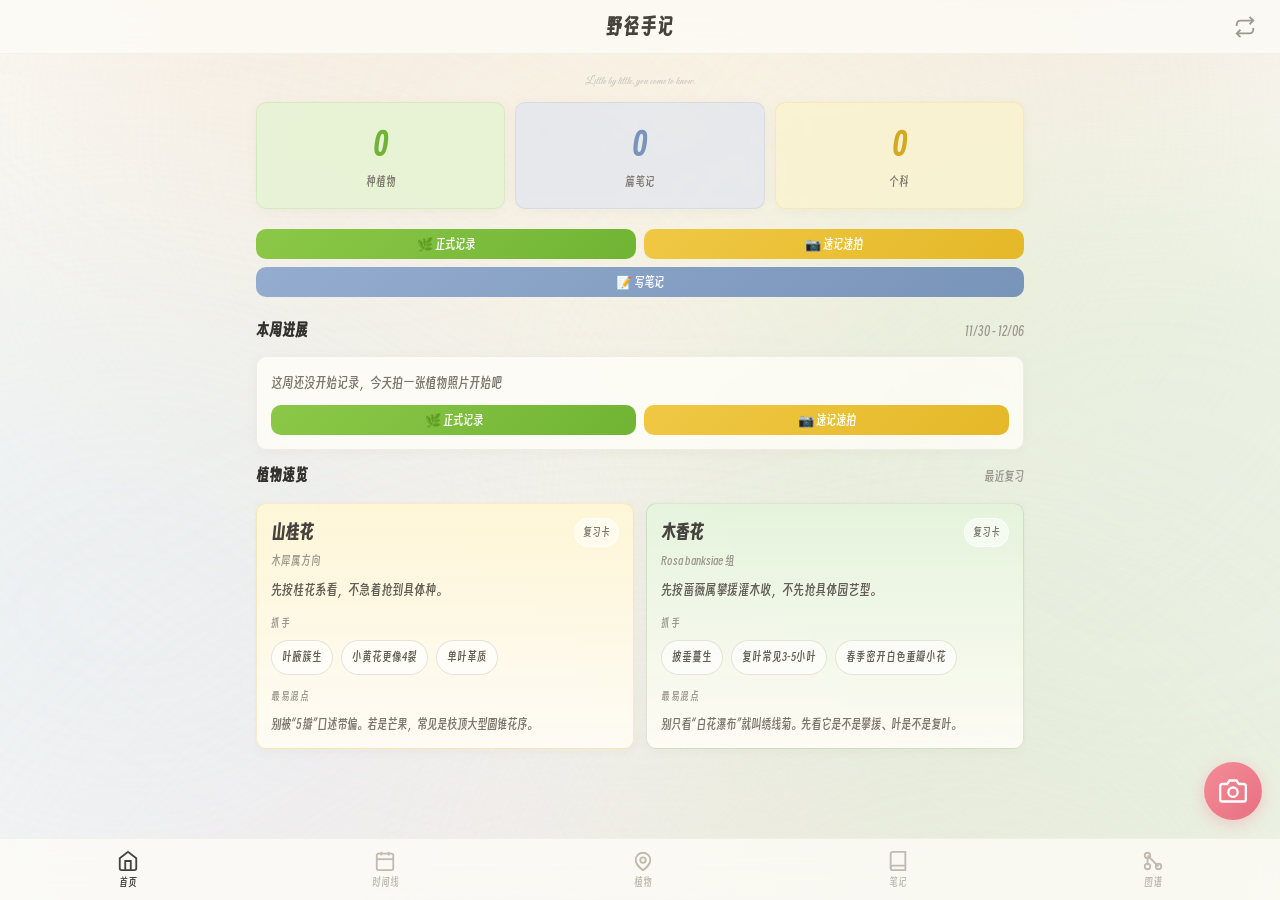
==== index.html @ 15e69d55 "add homepage plant quicklook cards" ====
<!DOCTYPE html>
<html lang="zh-CN">
<head>
  <meta charset="UTF-8">
  <meta name="viewport" content="width=device-width, initial-scale=1.0, maximum-scale=1.0, user-scalable=no, interactive-widget=resizes-content">
  <meta http-equiv="Cache-Control" content="no-cache, no-store, must-revalidate">
  <meta http-equiv="Pragma" content="no-cache">
  <meta http-equiv="Expires" content="0">
  <meta name="apple-mobile-web-app-capable" content="yes">
  <meta name="apple-mobile-web-app-status-bar-style" content="default">
  <title>野径手记</title>
  <script>
    // 自动检测新版本：即使 index.html 被缓存，也能发现更新并刷新
    (function() {
      var LOCAL_VER = 59;
      fetch('version.txt?_=' + Date.now()).then(function(r) {
        return r.text();
      }).then(function(v) {
        var remote = parseInt(v.trim());
        if (remote > LOCAL_VER) {
          // 防止缓存异常导致的循环刷新
          var reloadKey = 'plants_reloaded_to_' + remote;
          if (!sessionStorage.getItem(reloadKey)) {
            sessionStorage.setItem(reloadKey, '1');
            location.reload();
          }
        }
      }).catch(function() {});
    })();
  </script>
  <link rel="stylesheet" href="https://fonts.googleapis.com/css2?family=Great+Vibes&display=swap">
  <link rel="stylesheet" href="css/style.css?v=59">
</head>
<body>
  <!-- 顶部栏 -->
  <header class="top-bar">
    <h1 class="app-title">野径手记</h1>
    <button class="btn-icon" id="btn-sync" title="数据同步">
      <svg width="22" height="22" viewBox="0 0 24 24" fill="none" stroke="currentColor" stroke-width="2">
        <path d="M17 1l4 4-4 4"/><path d="M3 11V9a4 4 0 014-4h14"/>
        <path d="M7 23l-4-4 4-4"/><path d="M21 13v2a4 4 0 01-4 4H3"/>
      </svg>
    </button>
  </header>

  <!-- 主内容区 -->
  <main class="main-content" id="main-content">
    <!-- 各视图会通过JS动态渲染到这里 -->
  </main>

  <!-- 快速拍照浮动按钮 -->
  <button class="fab" id="btn-quick-photo" title="速记速拍">
    <svg width="28" height="28" viewBox="0 0 24 24" fill="none" stroke="currentColor" stroke-width="2">
      <path d="M23 19a2 2 0 01-2 2H3a2 2 0 01-2-2V8a2 2 0 012-2h4l2-3h6l2 3h4a2 2 0 012 2z"/>
      <circle cx="12" cy="13" r="4"/>
    </svg>
  </button>
  <input type="file" id="global-quick-camera" accept="image/*" capture="environment" style="display:none" onchange="Inbox.handleDirectCapture(this.files); this.value='';">

  <!-- 底部导航栏 -->
  <nav class="bottom-nav">
    <button class="nav-item active" data-view="home">
      <svg width="22" height="22" viewBox="0 0 24 24" fill="none" stroke="currentColor" stroke-width="2">
        <path d="M3 9l9-7 9 7v11a2 2 0 01-2 2H5a2 2 0 01-2-2z"/>
        <polyline points="9 22 9 12 15 12 15 22"/>
      </svg>
      <span>首页</span>
    </button>
    <button class="nav-item" data-view="timeline">
      <svg width="22" height="22" viewBox="0 0 24 24" fill="none" stroke="currentColor" stroke-width="2">
        <rect x="3" y="4" width="18" height="18" rx="2" ry="2"/><line x1="16" y1="2" x2="16" y2="6"/>
        <line x1="8" y1="2" x2="8" y2="6"/><line x1="3" y1="10" x2="21" y2="10"/>
      </svg>
      <span>时间线</span>
    </button>
    <button class="nav-item" data-view="plants">
      <svg width="22" height="22" viewBox="0 0 24 24" fill="none" stroke="currentColor" stroke-width="2">
        <path d="M12 22c-4-3-8-6-8-11a8 8 0 0116 0c0 5-4 8-8 11z"/>
        <circle cx="12" cy="11" r="3"/>
      </svg>
      <span>植物</span>
    </button>
    <button class="nav-item" data-view="knowledge">
      <svg width="22" height="22" viewBox="0 0 24 24" fill="none" stroke="currentColor" stroke-width="2">
        <path d="M4 19.5A2.5 2.5 0 016.5 17H20"/><path d="M6.5 2H20v20H6.5A2.5 2.5 0 014 19.5v-15A2.5 2.5 0 016.5 2z"/>
      </svg>
      <span>笔记</span>
    </button>
    <button class="nav-item" data-view="graph">
      <svg width="22" height="22" viewBox="0 0 24 24" fill="none" stroke="currentColor" stroke-width="2">
        <circle cx="6" cy="6" r="3"/><circle cx="6" cy="18" r="3"/><circle cx="18" cy="18" r="3"/>
        <line x1="6" y1="9" x2="6" y2="15"/><path d="M6 6l12 12"/>
      </svg>
      <span>图谱</span>
    </button>
  </nav>

  <!-- 模态框容器 -->
  <div class="modal-overlay" id="modal-overlay">
    <div class="modal" id="modal">
      <div class="modal-header">
        <h2 class="modal-title" id="modal-title"></h2>
        <button class="btn-icon modal-close" id="modal-close">
          <svg width="22" height="22" viewBox="0 0 24 24" fill="none" stroke="currentColor" stroke-width="2">
            <line x1="18" y1="6" x2="6" y2="18"/><line x1="6" y1="6" x2="18" y2="18"/>
          </svg>
        </button>
      </div>
      <div class="modal-body" id="modal-body"></div>
    </div>
  </div>

  <!-- JS 文件按依赖顺序加载 -->
  <script src="js/utils.js?v=59"></script>
  <script src="js/photodb.js?v=59"></script>
  <script src="js/storage.js?v=59"></script>
  <script src="js/sync.js?v=59"></script>
  <script src="js/recommend.js?v=59"></script>
  <script src="js/form.js?v=59"></script>
  <script src="js/inbox.js?v=59"></script>
  <script src="js/timeline.js?v=59"></script>
  <script src="js/cards.js?v=59"></script>
  <script src="js/knowledge.js?v=59"></script>
  <script src="js/graph.js?v=59"></script>
  <script src="js/chat.js?v=59"></script>
  <script src="js/app.js?v=59"></script>
</body>
</html>
---- css/style.css ----
/* ========== 字体加载 ========== */
@font-face {
  font-family: "Smiley Sans";
  src: url("../fonts/SmileySans-Oblique.ttf.woff2") format("woff2");
  font-weight: normal;
  font-style: normal;
  font-display: swap;
}

/* ========== 基础变量（水彩自然风） ========== */
:root {
  --green: #7ba862;
  --green-light: #f0f6e8;
  --green-bg: #f7faf2;
  --green-dark: #5a8a42;
  --blue: #8bb4c7;
  --blue-light: #edf5f9;
  --orange: #d4a373;
  --orange-light: #faf0e6;
  --yellow: #e0b85c;
  --yellow-light: #fdf6e3;
  --pink: #d4a0a0;
  --pink-light: #faf0ef;
  --gray-50: #fdfcf9;
  --gray-100: #f7f5f0;
  --gray-200: #eeebe4;
  --gray-300: #ddd9d0;
  --gray-400: #c0bab0;
  --gray-500: #9e9890;
  --gray-600: #7d776e;
  --gray-700: #635e56;
  --gray-800: #46433e;
  --gray-900: #33312d;
  --white: #fffef9;
  --shadow: 0 2px 12px rgba(120,100,80,0.05);
  --shadow-lg: 0 6px 24px rgba(120,100,80,0.08);
  --radius: 14px;
  --radius-sm: 10px;
  --nav-height: 62px;
  --top-bar-height: 54px;
  --fab-size: 58px;
  --app-vvh: 100dvh;
  --viewport-offset-top: 0px;
  --keyboard-inset: 0px;
  --safe-area-bottom-active: env(safe-area-inset-bottom, 0px);
  --chat-vvh: 100dvh;
  --chat-offset-top: 0px;
  --chat-bottom-gap: 0px;
  --chat-safe-bottom: env(safe-area-inset-bottom, 0px);
}

/* ========== 重置 ========== */
* { margin: 0; padding: 0; box-sizing: border-box; }
body {
  font-family: "Smiley Sans", "SmileySans-Oblique", -apple-system, BlinkMacSystemFont, "PingFang SC", "Hiragino Sans GB", "Microsoft YaHei", sans-serif;
  background: #fdfcf7;
  color: var(--gray-900);
  line-height: 1.7;
  overflow-x: hidden;
  -webkit-font-smoothing: antialiased;
}
/* 水彩底图 */
body::before {
  content: '';
  position: fixed;
  inset: 0;
  z-index: -1;
  pointer-events: none;
  background-image: url("data:image/svg+xml,%3Csvg xmlns='http://www.w3.org/2000/svg' width='800' height='1400'%3E%3Cdefs%3E%3Cfilter id='f' x='-50%25' y='-50%25' width='200%25' height='200%25'%3E%3CfeGaussianBlur stdDeviation='70'/%3E%3C/filter%3E%3Cfilter id='g' x='-50%25' y='-50%25' width='200%25' height='200%25'%3E%3CfeGaussianBlur stdDeviation='100'/%3E%3C/filter%3E%3C/defs%3E%3Crect fill='%23fdfcf7' width='800' height='1400'/%3E%3Cellipse cx='80' cy='60' rx='320' ry='260' fill='%23c8dec4' opacity='0.5' filter='url(%23f)'/%3E%3Cellipse cx='700' cy='200' rx='300' ry='240' fill='%23e8ccd4' opacity='0.45' filter='url(%23f)'/%3E%3Cellipse cx='400' cy='500' rx='380' ry='280' fill='%23f0deb8' opacity='0.3' filter='url(%23g)'/%3E%3Cellipse cx='80' cy='800' rx='320' ry='250' fill='%23c8d8ec' opacity='0.3' filter='url(%23g)'/%3E%3Cellipse cx='720' cy='750' rx='300' ry='250' fill='%23c8e0c4' opacity='0.35' filter='url(%23f)'/%3E%3Cellipse cx='400' cy='1100' rx='350' ry='250' fill='%23e4ccd0' opacity='0.3' filter='url(%23g)'/%3E%3Cellipse cx='200' cy='350' rx='200' ry='160' fill='%23f4dcd8' opacity='0.25' filter='url(%23f)'/%3E%3Cellipse cx='600' cy='1000' rx='250' ry='200' fill='%23dce8c8' opacity='0.3' filter='url(%23f)'/%3E%3C/svg%3E");
  background-size: cover;
  background-position: center;
  background-repeat: no-repeat;
}

/* ========== 顶部栏 ========== */
.top-bar {
  position: fixed;
  top: 0;
  left: 0;
  right: 0;
  height: var(--top-bar-height);
  background: rgba(253,252,247,0.8);
  backdrop-filter: blur(12px);
  -webkit-backdrop-filter: blur(12px);
  display: flex;
  align-items: center;
  justify-content: space-between;
  padding: 0 18px;
  border-bottom: 1px solid rgba(221,217,208,0.3);
  z-index: 100;
}
.app-title {
  font-size: 20px;
  font-weight: 700;
  color: var(--gray-800);
  letter-spacing: 1px;
}
@media (min-width: 768px) {
  .top-bar {
    justify-content: center;
  }
  .top-bar #btn-sync {
    position: absolute;
    right: 18px;
  }
}

/* ========== 主内容 ========== */
.main-content {
  padding-top: calc(var(--top-bar-height) + 14px);
  padding-bottom: calc(var(--nav-height) + 28px + var(--safe-area-bottom-active));
  padding-left: 16px;
  padding-right: 16px;
  min-height: var(--app-vvh);
}

/* ========== 底部导航 ========== */
.bottom-nav {
  position: fixed;
  bottom: 0;
  left: 0;
  right: 0;
  height: var(--nav-height);
  background: rgba(253,252,247,0.8);
  backdrop-filter: blur(12px);
  -webkit-backdrop-filter: blur(12px);
  display: flex;
  align-items: center;
  justify-content: space-around;
  border-top: 1px solid rgba(221,217,208,0.3);
  z-index: 100;
  padding-bottom: var(--safe-area-bottom-active);
}
.nav-item {
  display: flex;
  flex-direction: column;
  align-items: center;
  gap: 3px;
  background: none;
  border: none;
  color: var(--gray-400);
  font-size: 11px;
  cursor: pointer;
  padding: 6px 12px;
  transition: color 0.2s;
  font-family: inherit;
}
.nav-item.active { color: var(--gray-800); }
.nav-item svg { transition: color 0.2s; }

/* ========== 浮动按钮 ========== */
.fab {
  position: fixed;
  bottom: calc(var(--nav-height) + 18px + var(--safe-area-bottom-active));
  right: 18px;
  width: var(--fab-size);
  height: var(--fab-size);
  border-radius: 50%;
  background: linear-gradient(135deg, #f48c98, #e87080);
  color: #fff;
  border: none;
  cursor: pointer;
  box-shadow: 0 4px 16px rgba(244,140,152,0.4);
  display: flex;
  align-items: center;
  justify-content: center;
  z-index: 90;
  transition: transform 0.2s, box-shadow 0.2s;
}
.fab:active { transform: scale(0.92); }

/* ========== 模态框 ========== */
.modal-overlay {
  display: none;
  position: fixed;
  inset: 0;
  background: rgba(45,42,38,0.35);
  z-index: 200;
  align-items: flex-end;
  justify-content: center;
  backdrop-filter: blur(2px);
  padding-top: var(--viewport-offset-top);
  padding-bottom: var(--keyboard-inset);
}
.modal-overlay.show {
  display: flex;
}
.modal-overlay.chat-mode {
  align-items: center;
  padding: 8px;
}
.modal {
  background: var(--white);
  width: 100%;
  max-width: 600px;
  max-height: calc(var(--app-vvh) - 12px);
  border-radius: 18px 18px 0 0;
  overflow: hidden;
  display: flex;
  flex-direction: column;
  animation: slideUp 0.3s ease;
}
.modal-header {
  flex-shrink: 0;
}
.modal-body {
  padding: 18px;
  overflow-y: auto;
  -webkit-overflow-scrolling: touch;
  min-height: 0;
}
.modal-overlay.chat-mode .modal {
  width: min(100%, 720px);
  height: calc(var(--chat-vvh) - 16px);
  max-height: none;
  margin: 8px auto;
  border-radius: 22px;
  display: flex;
  flex-direction: column;
  overflow: hidden;
}
.modal-overlay.chat-mode .modal-header {
  flex-shrink: 0;
}
.modal-overlay.chat-mode .modal-body {
  padding: 0;
  overflow: hidden;
  flex: 1;
  min-height: 0;
  display: flex;
  flex-direction: column;
}
@keyframes slideUp {
  from { transform: translateY(100%); }
  to { transform: translateY(0); }
}
.modal-header {
  display: flex;
  align-items: center;
  justify-content: space-between;
  padding: 18px;
  border-bottom: 1px solid var(--gray-200);
  position: sticky;
  top: 0;
  background: var(--white);
  z-index: 1;
}
.modal-title {
  font-size: 18px;
  font-weight: 600;
}

/* ========== 通用按钮 ========== */
.btn-icon {
  background: none;
  border: none;
  color: var(--gray-500);
  cursor: pointer;
  padding: 6px;
  border-radius: 8px;
  display: flex;
  align-items: center;
  justify-content: center;
}
.btn-icon:active { background: var(--gray-100); }

.btn {
  display: inline-flex;
  align-items: center;
  justify-content: center;
  gap: 6px;
  padding: 10px 22px;
  border-radius: var(--radius-sm);
  border: none;
  font-size: 15px;
  font-weight: 500;
  cursor: pointer;
  transition: all 0.2s;
  font-family: inherit;
}
.btn-primary {
  background: linear-gradient(135deg, #8cc848, #70b434);
  color: #fff;
}
.btn-primary:active { opacity: 0.85; }
.btn-blue {
  background: linear-gradient(135deg, #94acd0, #7894b8);
  color: #fff;
}
.btn-blue:active { opacity: 0.85; }
.btn-orange {
  background: linear-gradient(135deg, #f0c844, #e4b828);
  color: #fff;
}
.btn-orange:active { opacity: 0.85; }
.btn-secondary {
  background: var(--gray-100);
  color: var(--gray-700);
  border: 1px solid var(--gray-200);
}
.btn-secondary:active { background: var(--gray-200); }
.btn-danger {
  background: var(--pink-light);
  color: #a0524a;
}
.btn-danger:active { opacity: 0.85; }
.btn-block { width: 100%; }
.btn-sm { padding: 7px 16px; font-size: 13px; }

/* ========== 表单 ========== */
.form-group {
  margin-bottom: 18px;
}
.form-label {
  display: block;
  font-size: 14px;
  font-weight: 500;
  color: var(--gray-600);
  margin-bottom: 6px;
}
.form-input, .form-textarea, .form-select {
  width: 100%;
  padding: 10px 14px;
  border: 1.5px solid var(--gray-300);
  border-radius: var(--radius-sm);
  font-size: 15px;
  color: var(--gray-900);
  background: var(--white);
  transition: border-color 0.2s, box-shadow 0.2s;
  font-family: inherit;
}
.form-input:focus, .form-textarea:focus, .form-select:focus {
  outline: none;
  border-color: var(--green);
  box-shadow: 0 0 0 3px rgba(107,155,74,0.12);
}
.form-textarea {
  min-height: 80px;
  resize: vertical;
}
.form-row {
  display: flex;
  gap: 12px;
}
.form-row > * { flex: 1; }

.input-with-voice {
  display: flex;
  gap: 8px;
  align-items: flex-start;
}
.input-with-voice .form-input,
.input-with-voice .form-textarea {
  flex: 1;
}
.btn-voice {
  flex-shrink: 0;
  width: 38px;
  height: 38px;
  border-radius: 50%;
  background: var(--green-light);
  border: none;
  color: var(--green);
  cursor: pointer;
  display: flex;
  align-items: center;
  justify-content: center;
  margin-top: 1px;
  transition: background 0.2s;
}
.btn-voice:active { background: var(--green-bg); }
.btn-voice.recording {
  background: var(--pink-light);
  color: #a0524a;
  animation: pulse 1s infinite;
}
@keyframes pulse {
  0%, 100% { transform: scale(1); }
  50% { transform: scale(1.1); }
}

/* ========== 类型选择器 ========== */
.type-selector {
  display: flex;
  gap: 8px;
  margin-bottom: 18px;
}
.type-btn {
  flex: 1;
  padding: 10px 8px;
  border-radius: var(--radius-sm);
  border: 2px solid var(--gray-200);
  background: var(--white);
  cursor: pointer;
  text-align: center;
  font-size: 13px;
  font-weight: 500;
  transition: all 0.2s;
  font-family: inherit;
}
.type-btn.active-plant { border-color: var(--green); background: var(--green-light); color: var(--green-dark); }
.type-btn.active-knowledge { border-color: var(--blue); background: var(--blue-light); color: #5a8a9e; }
.type-btn.active-ecology { border-color: var(--orange); background: var(--orange-light); color: #a07040; }

/* ========== 植物观察模式 ========== */
.observation-mode-switch {
  display: grid;
  grid-template-columns: 1fr 1fr;
  gap: 10px;
  margin-bottom: 18px;
}
.observation-mode-btn {
  border: 1.5px solid rgba(221,217,208,0.7);
  background: rgba(255,254,249,0.72);
  border-radius: var(--radius);
  padding: 14px 12px;
  text-align: left;
  font-family: inherit;
  cursor: pointer;
  transition: all 0.2s;
  display: flex;
  flex-direction: column;
  gap: 4px;
}
.observation-mode-btn.active {
  border-color: var(--green);
  background: linear-gradient(180deg, rgba(240,246,232,0.95), rgba(255,254,249,0.92));
  box-shadow: 0 8px 20px rgba(123,168,98,0.08);
}
.observation-mode-title {
  font-size: 15px;
  font-weight: 600;
  color: var(--gray-800);
}
.observation-mode-desc {
  font-size: 12px;
  color: var(--gray-500);
  line-height: 1.5;
}
.plant-observation-panel {
  transition: opacity 0.2s, transform 0.2s, border-color 0.2s, background 0.2s;
}
.plant-observation-panel.is-muted {
  opacity: 0.58;
  border-style: dashed;
}
.plant-observation-panel.is-active {
  opacity: 1;
  transform: translateY(-1px);
}
.voice-capture-box {
  padding: 14px;
  border-radius: var(--radius-sm);
  background: linear-gradient(180deg, rgba(240,246,232,0.72), rgba(255,254,249,0.88));
  border: 1px solid rgba(123,168,98,0.18);
  margin-bottom: 14px;
}
.voice-capture-header {
  font-size: 14px;
  font-weight: 600;
  color: var(--green-dark);
  margin-bottom: 4px;
}
.voice-capture-hint {
  font-size: 12px;
  color: var(--gray-500);
  margin-bottom: 10px;
}
.quick-action-bar {
  position: sticky;
  top: 0;
  z-index: 3;
  background: linear-gradient(180deg, rgba(255,254,249,0.98), rgba(255,254,249,0.9));
  padding-bottom: 10px;
  margin-bottom: 8px;
}
.quick-photo-primary {
  border-style: solid;
}
.quick-photo-thumbs {
  display: flex;
  gap: 8px;
  flex-wrap: wrap;
}
.quick-upload-link {
  display: inline-flex;
  align-items: center;
  justify-content: center;
  min-height: 36px;
  padding: 0 14px;
  border-radius: 999px;
  border: 1px solid rgba(221,217,208,0.9);
  background: rgba(255,254,249,0.88);
  color: var(--gray-600);
  font-size: 13px;
}
.quick-meta-row {
  display: flex;
  gap: 8px;
  align-items: center;
  margin: 10px 0 6px;
}
.quick-meta-pill {
  flex-shrink: 0;
  padding: 8px 10px;
  border-radius: 12px;
  background: rgba(255,243,224,0.72);
  color: #8a643e;
  font-size: 12px;
  line-height: 1.2;
}
.quick-location-wrap {
  flex: 1;
  display: flex;
  gap: 6px;
  align-items: center;
}
.quick-note-section {
  padding: 12px;
}
.quick-note-input {
  min-height: 220px;
  border: none;
  background: transparent;
  padding: 0;
}
.quick-note-input:focus {
  outline: none;
}
.input-with-voice-large .btn-voice {
  width: 44px;
  height: 44px;
}
.form-textarea-large {
  min-height: 160px;
  font-size: 14px;
  line-height: 1.8;
}
.field-prompts {
  margin-bottom: 14px;
}
.field-prompt {
  padding: 10px 12px;
  border-radius: 12px;
  background: rgba(255,243,224,0.72);
  border: 1px dashed rgba(212,163,115,0.45);
  color: #8a643e;
  font-size: 12px;
  line-height: 1.6;
}

/* ========== 标签输入 ========== */
.tags-container {
  display: flex;
  flex-wrap: wrap;
  gap: 6px;
  margin-top: 6px;
}
.tag {
  display: inline-flex;
  align-items: center;
  gap: 4px;
  padding: 4px 12px;
  border-radius: 16px;
  font-size: 13px;
  background: var(--green-light);
  color: var(--green-dark);
  cursor: pointer;
}
.tag-remove {
  background: none;
  border: none;
  color: inherit;
  cursor: pointer;
  font-size: 14px;
  line-height: 1;
  opacity: 0.6;
}
.tag-input {
  border: none;
  outline: none;
  font-size: 13px;
  padding: 4px 0;
  min-width: 80px;
  flex: 1;
  background: transparent;
  font-family: inherit;
}

/* ========== 照片上传 ========== */
.photo-grid {
  display: flex;
  flex-wrap: wrap;
  gap: 8px;
  margin-top: 8px;
}
.photo-item {
  width: 80px;
  height: 80px;
  border-radius: var(--radius-sm);
  overflow: hidden;
  position: relative;
}
.photo-item img {
  width: 100%;
  height: 100%;
  object-fit: cover;
}
.photo-remove {
  position: absolute;
  top: 3px;
  right: 3px;
  width: 22px;
  height: 22px;
  border-radius: 50%;
  background: rgba(45,42,38,0.5);
  color: white;
  border: none;
  cursor: pointer;
  font-size: 12px;
  display: flex;
  align-items: center;
  justify-content: center;
}
.photo-add {
  width: 80px;
  height: 80px;
  border-radius: var(--radius-sm);
  border: 2px dashed var(--gray-300);
  display: flex;
  align-items: center;
  justify-content: center;
  cursor: pointer;
  color: var(--gray-400);
  background: var(--gray-50);
}
.photo-add:active { background: var(--gray-100); }

/* ========== 卡片 ========== */
.card {
  background: var(--white);
  border-radius: var(--radius);
  box-shadow: var(--shadow);
  overflow: hidden;
  margin-bottom: 12px;
  cursor: pointer;
  transition: box-shadow 0.2s, transform 0.2s;
}
.card:active { box-shadow: var(--shadow-lg); transform: translateY(-1px); }
.card-image {
  width: 100%;
  height: 160px;
  object-fit: cover;
  background: var(--green-light);
}
.card-body {
  padding: 14px;
}
.card-type-badge {
  display: inline-flex;
  align-items: center;
  gap: 4px;
  padding: 3px 10px;
  border-radius: 12px;
  font-size: 11px;
  font-weight: 600;
  margin-bottom: 6px;
}
.badge-plant { background: var(--green-light); color: var(--green-dark); }
.badge-knowledge { background: var(--blue-light); color: #5a8a9e; }
.badge-ecology { background: #faf0d4; color: #b89830; }
.badge-pending { background: var(--yellow-light); color: #a08030; }
.card-title {
  font-size: 16px;
  font-weight: 600;
  margin-bottom: 4px;
}
.card-meta {
  font-size: 13px;
  color: var(--gray-500);
  margin-bottom: 6px;
}
.card-excerpt {
  font-size: 14px;
  color: var(--gray-600);
  display: -webkit-box;
  -webkit-line-clamp: 2;
  -webkit-box-orient: vertical;
  overflow: hidden;
}

/* ========== 首页 ========== */
.home-quote {
  font-family: Zapfino, "Great Vibes", cursive;
  font-size: 11px;
  line-height: 1.8;
  color: var(--gray-400);
  text-align: center;
  padding: 4px 16px 10px;
}
.section-title {
  font-size: 16px;
  font-weight: 600;
  margin-bottom: 12px;
  display: flex;
  align-items: center;
  justify-content: space-between;
}
.section-title .count {
  font-size: 13px;
  font-weight: 400;
  color: var(--gray-500);
}
.home-stats {
  display: grid;
  grid-template-columns: repeat(3, 1fr);
  gap: 10px;
  margin-bottom: 20px;
}
.stat-card {
  background: rgba(220,244,200,0.55);
  backdrop-filter: blur(6px);
  -webkit-backdrop-filter: blur(6px);
  border-radius: var(--radius-sm);
  padding: 16px 12px;
  text-align: center;
  box-shadow: var(--shadow);
  border: 1px solid rgba(140,200,72,0.18);
}
.stat-number {
  font-size: 30px;
  font-weight: 700;
  color: #70b434;
}
.stat-label {
  font-size: 12px;
  color: var(--gray-600);
  margin-top: 2px;
}
.stat-card.blue {
  background: rgba(216,224,244,0.5);
  border-color: rgba(148,172,208,0.2);
}
.stat-card.blue .stat-number { color: #7894b8; }
.stat-card.orange {
  background: rgba(252,244,200,0.6);
  border-color: rgba(240,200,68,0.22);
}
.stat-card.orange .stat-number { color: #d4a820; }

/* ========== 本周进展 ========== */
.weekly-grid {
  display: grid;
  grid-template-columns: repeat(2, 1fr);
  gap: 10px;
  margin-bottom: 12px;
}
.weekly-metric {
  background: rgba(255,254,249,0.78);
  backdrop-filter: blur(6px);
  -webkit-backdrop-filter: blur(6px);
  border-radius: var(--radius-sm);
  border: 1px solid rgba(221,217,208,0.45);
  box-shadow: var(--shadow);
  padding: 12px;
}
.weekly-metric-label {
  font-size: 12px;
  color: var(--gray-500);
  margin-bottom: 4px;
}
.weekly-metric-value {
  font-size: 24px;
  line-height: 1.2;
  font-weight: 700;
  color: var(--gray-800);
}
.weekly-metric-diff {
  margin-top: 4px;
  font-size: 12px;
}
.weekly-metric-diff.up { color: var(--green-dark); }
.weekly-metric-diff.down { color: var(--gray-500); }
.weekly-metric-diff.flat { color: var(--gray-500); }

.weekly-empty {
  background: rgba(255,254,249,0.78);
  backdrop-filter: blur(6px);
  -webkit-backdrop-filter: blur(6px);
  border-radius: var(--radius-sm);
  border: 1px solid rgba(221,217,208,0.45);
  box-shadow: var(--shadow);
  padding: 14px;
  margin-bottom: 12px;
}
.weekly-empty-text {
  font-size: 14px;
  color: var(--gray-600);
  margin-bottom: 10px;
}
.weekly-empty-actions {
  display: flex;
  gap: 8px;
}

/* ========== 首页植物速览 ========== */
.quicklook-strip {
  display: grid;
  grid-auto-flow: column;
  grid-auto-columns: minmax(268px, 82%);
  gap: 12px;
  overflow-x: auto;
  padding: 2px 2px 10px;
  margin: 0 -2px 8px;
  scroll-snap-type: x proximity;
  -webkit-overflow-scrolling: touch;
}
.quicklook-strip::-webkit-scrollbar {
  display: none;
}
.quicklook-card {
  scroll-snap-align: start;
  border-radius: var(--radius-sm);
  padding: 14px;
  box-shadow: var(--shadow);
  border: 1px solid rgba(221,217,208,0.45);
  background: rgba(255,254,249,0.86);
  backdrop-filter: blur(8px);
  -webkit-backdrop-filter: blur(8px);
}
.quicklook-card.gold {
  background:
    linear-gradient(180deg, rgba(255,246,212,0.9), rgba(255,252,245,0.92));
  border-color: rgba(223,183,70,0.24);
}
.quicklook-card.green {
  background:
    linear-gradient(180deg, rgba(228,243,220,0.9), rgba(255,252,245,0.92));
  border-color: rgba(116,164,93,0.24);
}
.quicklook-card-head {
  display: flex;
  align-items: flex-start;
  justify-content: space-between;
  gap: 10px;
  margin-bottom: 8px;
}
.quicklook-name {
  font-size: 18px;
  font-weight: 700;
  color: var(--gray-800);
}
.quicklook-latin {
  font-size: 12px;
  color: var(--gray-500);
  margin-top: 2px;
}
.quicklook-badge {
  font-size: 11px;
  color: var(--gray-600);
  background: rgba(255,255,255,0.55);
  border: 1px solid rgba(255,255,255,0.65);
  border-radius: 999px;
  padding: 4px 8px;
  white-space: nowrap;
}
.quicklook-summary {
  font-size: 14px;
  line-height: 1.6;
  color: var(--gray-700);
  margin-bottom: 12px;
}
.quicklook-label {
  font-size: 11px;
  letter-spacing: 0.06em;
  text-transform: uppercase;
  color: var(--gray-500);
  margin-bottom: 8px;
}
.quicklook-tags {
  display: flex;
  flex-wrap: wrap;
  gap: 8px;
  margin-bottom: 12px;
}
.quicklook-tag {
  display: inline-flex;
  align-items: center;
  padding: 6px 10px;
  border-radius: 999px;
  font-size: 12px;
  color: var(--gray-700);
  background: rgba(255,255,255,0.62);
  border: 1px solid rgba(227,223,214,0.85);
}
.quicklook-confusion {
  font-size: 13px;
  line-height: 1.6;
  color: var(--gray-600);
}

/* ========== 首页大图卡片 ========== */
.recent-photo-card {
  position: relative;
  border-radius: var(--radius);
  overflow: hidden;
  margin-bottom: 12px;
  cursor: pointer;
  box-shadow: var(--shadow);
  transition: box-shadow 0.2s, transform 0.2s;
}
.recent-photo-card:active { box-shadow: var(--shadow-lg); transform: translateY(-1px); }
.recent-photo-img {
  width: 100%;
  height: 180px;
  object-fit: cover;
  display: block;
  background: var(--gray-100);
}
.recent-photo-overlay {
  position: absolute;
  bottom: 0;
  left: 0;
  right: 0;
  padding: 40px 16px 14px;
  background: linear-gradient(transparent, rgba(30,28,24,0.65));
}
.recent-photo-name {
  font-size: 16px;
  font-weight: 600;
  color: #fff;
  margin-top: 6px;
  text-shadow: 0 1px 3px rgba(0,0,0,0.3);
}
.recent-photo-date {
  font-size: 12px;
  color: rgba(255,255,255,0.75);
}

/* ========== 待处理队列 ========== */
.pending-list {
  margin-bottom: 20px;
}
.pending-item {
  display: flex;
  align-items: center;
  gap: 12px;
  padding: 12px;
  background: var(--white);
  border-radius: var(--radius-sm);
  box-shadow: var(--shadow);
  margin-bottom: 8px;
  border-left: 4px solid var(--yellow);
  cursor: pointer;
}
.pending-thumb {
  width: 50px;
  height: 50px;
  border-radius: 8px;
  object-fit: cover;
  background: var(--gray-200);
  flex-shrink: 0;
}
.pending-info {
  flex: 1;
  min-width: 0;
}
.pending-note {
  font-size: 14px;
  color: var(--gray-800);
  white-space: nowrap;
  overflow: hidden;
  text-overflow: ellipsis;
}
.pending-date {
  font-size: 12px;
  color: var(--gray-500);
}

/* ========== 时间线 ========== */
.timeline {
  position: relative;
  padding-left: 22px;
}
.timeline::before {
  content: '';
  position: absolute;
  left: 6px;
  top: 0;
  bottom: 0;
  width: 2px;
  background: var(--gray-200);
}
.timeline-item {
  position: relative;
  margin-bottom: 18px;
  cursor: pointer;
}
.timeline-dot {
  position: absolute;
  left: -22px;
  top: 16px;
  width: 14px;
  height: 14px;
  border-radius: 50%;
  border: 3px solid var(--green);
  background: var(--white);
}
.timeline-dot.knowledge { border-color: var(--blue); }
.timeline-dot.ecology { border-color: var(--orange); }
.timeline-date {
  font-size: 12px;
  color: var(--gray-500);
  margin-bottom: 6px;
}
.timeline-card {
  background: rgba(255,254,249,0.75);
  backdrop-filter: blur(6px);
  -webkit-backdrop-filter: blur(6px);
  border-radius: var(--radius-sm);
  padding: 14px;
  box-shadow: var(--shadow);
  border: 1px solid rgba(221,217,208,0.4);
}
.timeline-card-header {
  display: flex;
  align-items: center;
  gap: 8px;
  margin-bottom: 6px;
}
.timeline-card-title {
  font-size: 15px;
  font-weight: 600;
}

/* ========== 卡片网格 ========== */
.card-grid {
  display: grid;
  grid-template-columns: repeat(2, 1fr);
  gap: 12px;
}
.card-grid .card-image {
  height: 120px;
}

/* ========== 知识库 ========== */
.knowledge-section {
  margin-bottom: 20px;
}
.knowledge-item {
  display: flex;
  align-items: flex-start;
  gap: 12px;
  padding: 14px;
  background: rgba(255,254,249,0.75);
  backdrop-filter: blur(6px);
  -webkit-backdrop-filter: blur(6px);
  border-radius: var(--radius-sm);
  box-shadow: var(--shadow);
  margin-bottom: 10px;
  cursor: pointer;
  border: 1px solid rgba(221,217,208,0.4);
}
.knowledge-icon {
  width: 42px;
  height: 42px;
  border-radius: 12px;
  display: flex;
  align-items: center;
  justify-content: center;
  font-size: 20px;
  flex-shrink: 0;
}
.knowledge-icon.blue { background: var(--blue-light); }
.knowledge-icon.orange { background: var(--orange-light); }

/* ========== 图谱 ========== */
.graph-stats {
  background: linear-gradient(135deg, #8bb87a, #6ba35a);
  color: #fffdf8;
  border-radius: var(--radius);
  padding: 22px;
  margin-bottom: 22px;
  text-align: center;
  box-shadow: 0 4px 16px rgba(107,155,74,0.2);
}
.graph-stats-title {
  font-size: 14px;
  opacity: 0.9;
  margin-bottom: 10px;
}
.graph-stats-numbers {
  display: flex;
  justify-content: center;
  gap: 26px;
}
.graph-stat-item {
  text-align: center;
}
.graph-stat-num {
  font-size: 34px;
  font-weight: 700;
}
.graph-stat-label {
  font-size: 12px;
  opacity: 0.85;
}
.tree-node {
  margin-left: 16px;
  padding: 4px 0;
}
.tree-branch {
  display: flex;
  align-items: center;
  gap: 10px;
  padding: 10px 14px;
  border-radius: var(--radius-sm);
  cursor: pointer;
  transition: background 0.2s;
}
.tree-branch:hover { background: var(--gray-100); }
.tree-branch-icon {
  width: 8px;
  height: 8px;
  border-radius: 50%;
  background: var(--green);
  flex-shrink: 0;
}
.tree-branch-name {
  font-size: 15px;
  font-weight: 500;
}
.tree-branch-count {
  font-size: 12px;
  color: var(--gray-500);
  margin-left: auto;
}
.tree-children {
  display: none;
}
.tree-children.open {
  display: block;
}

/* ========== 详情页 ========== */
.detail-photos {
  display: flex;
  overflow-x: auto;
  gap: 8px;
  margin-bottom: 18px;
  -webkit-overflow-scrolling: touch;
}
.detail-photo {
  width: 200px;
  height: 200px;
  border-radius: var(--radius-sm);
  object-fit: cover;
  flex-shrink: 0;
}
.detail-field {
  margin-bottom: 16px;
}
.detail-field-label {
  font-size: 13px;
  color: var(--gray-500);
  margin-bottom: 3px;
}
.detail-field-value {
  font-size: 15px;
  color: var(--gray-800);
  white-space: pre-wrap;
}
.detail-tags {
  display: flex;
  flex-wrap: wrap;
  gap: 6px;
  margin-bottom: 14px;
}
.detail-links {
  margin-top: 18px;
  padding-top: 18px;
  border-top: 1px solid var(--gray-200);
}
.detail-link-item {
  display: flex;
  align-items: center;
  gap: 8px;
  padding: 8px 0;
  cursor: pointer;
  color: var(--green);
  font-size: 14px;
}
.detail-actions {
  display: flex;
  gap: 10px;
  margin-top: 22px;
}

/* ========== 同步模态 ========== */
.sync-btns {
  display: flex;
  flex-direction: column;
  gap: 12px;
}
.sync-btn {
  display: flex;
  align-items: center;
  gap: 14px;
  padding: 18px;
  border-radius: var(--radius-sm);
  border: 1.5px solid var(--gray-200);
  background: var(--white);
  cursor: pointer;
  text-align: left;
  transition: border-color 0.2s, background 0.2s;
  font-family: inherit;
}
.sync-btn:active { border-color: var(--green); background: var(--green-light); }
.sync-btn-icon {
  width: 46px;
  height: 46px;
  border-radius: 14px;
  background: var(--green-light);
  display: flex;
  align-items: center;
  justify-content: center;
  flex-shrink: 0;
  color: var(--green);
}
.sync-btn-title {
  font-size: 15px;
  font-weight: 600;
  color: var(--gray-900);
}
.sync-btn-desc {
  font-size: 13px;
  color: var(--gray-500);
  margin-top: 3px;
}
.sync-result {
  padding: 14px;
  border-radius: var(--radius-sm);
  background: var(--green-light);
  color: var(--green-dark);
  font-size: 14px;
  margin-top: 14px;
  display: none;
}

/* ========== 空状态 ========== */
.empty-state {
  text-align: center;
  padding: 44px 20px;
  color: var(--gray-500);
}
.empty-state-icon {
  font-size: 52px;
  margin-bottom: 14px;
}
.empty-state-text {
  font-size: 15px;
  margin-bottom: 18px;
  line-height: 1.8;
}

/* ========== 链接选择器 ========== */
.link-selector {
  max-height: 200px;
  overflow-y: auto;
  border: 1px solid var(--gray-200);
  border-radius: var(--radius-sm);
  margin-top: 6px;
}
.link-option {
  display: flex;
  align-items: center;
  gap: 8px;
  padding: 10px 12px;
  cursor: pointer;
  border-bottom: 1px solid var(--gray-100);
  font-size: 14px;
}
.link-option:last-child { border-bottom: none; }
.link-option:hover { background: var(--gray-50); }
.link-option.selected { background: var(--green-light); }
.link-check {
  width: 18px;
  height: 18px;
  border-radius: 5px;
  border: 2px solid var(--gray-300);
  display: flex;
  align-items: center;
  justify-content: center;
  flex-shrink: 0;
}
.link-option.selected .link-check {
  border-color: var(--green);
  background: var(--green);
  color: var(--white);
}

/* ========== 快速拍照模态 ========== */
.quick-photo-preview {
  width: 100%;
  max-height: 300px;
  object-fit: contain;
  border-radius: var(--radius-sm);
  margin-bottom: 12px;
  background: var(--gray-100);
}

/* ========== 搜索/筛选 ========== */
.search-bar {
  display: flex;
  align-items: center;
  gap: 8px;
  margin-bottom: 16px;
}
.search-input {
  flex: 1;
  padding: 9px 16px;
  border: 1.5px solid var(--gray-300);
  border-radius: 22px;
  font-size: 14px;
  background: var(--white);
  font-family: inherit;
}
.search-input:focus {
  outline: none;
  border-color: var(--green);
  box-shadow: 0 0 0 3px rgba(107,155,74,0.12);
}
.filter-chips {
  display: flex;
  gap: 8px;
  overflow-x: auto;
  margin-bottom: 14px;
  -webkit-overflow-scrolling: touch;
}
.filter-chip {
  flex-shrink: 0;
  padding: 7px 16px;
  border-radius: 18px;
  border: 1.5px solid var(--gray-300);
  background: var(--white);
  font-size: 13px;
  cursor: pointer;
  white-space: nowrap;
  font-family: inherit;
  transition: all 0.2s;
}
.filter-chip.active {
  border-color: var(--gray-600);
  background: var(--gray-800);
  color: var(--white);
}

/* ========== 粘贴识别按钮 ========== */
.btn-paste {
  width: 100%;
  padding: 10px 16px;
  margin-bottom: 16px;
  background: var(--white);
  border: 1.5px dashed var(--gray-300);
  border-radius: var(--radius-sm);
  color: var(--gray-500);
  font-size: 13px;
  cursor: pointer;
  font-family: inherit;
  transition: all 0.2s;
}
.btn-paste:active {
  background: var(--gray-100);
  border-color: var(--gray-400);
}

/* ========== 智能推荐关联 ========== */
.recommend-list {
  display: flex;
  flex-direction: column;
  gap: 8px;
  margin-top: 6px;
}
.recommend-item {
  display: flex;
  flex-direction: column;
  gap: 4px;
  padding: 10px 12px;
  border-radius: var(--radius-sm);
  border: 1.5px solid var(--gray-200);
  background: var(--white);
  cursor: pointer;
  transition: all 0.2s;
}
.recommend-item:active { background: var(--green-light); }
.recommend-item.linked {
  border-color: var(--green);
  background: var(--green-light);
}
.recommend-item-header {
  display: flex;
  align-items: center;
  gap: 8px;
}
.recommend-check {
  width: 22px;
  height: 22px;
  border-radius: 50%;
  border: 2px solid var(--gray-300);
  display: flex;
  align-items: center;
  justify-content: center;
  font-size: 12px;
  flex-shrink: 0;
  color: var(--gray-400);
  transition: all 0.2s;
}
.recommend-item.linked .recommend-check {
  border-color: var(--green);
  background: var(--green);
  color: var(--white);
}
.recommend-name {
  font-size: 14px;
  font-weight: 500;
}
.recommend-reasons {
  display: flex;
  flex-wrap: wrap;
  gap: 4px;
  padding-left: 30px;
}
.recommend-reason-chip {
  display: inline-block;
  padding: 2px 8px;
  border-radius: 10px;
  font-size: 11px;
  background: #fff8e1;
  color: #f9a825;
  font-weight: 500;
}

/* ========== 可视化图谱 ========== */
.graph-view-toggle {
  display: flex;
  gap: 8px;
  margin-bottom: 16px;
}
.graph-canvas-wrap {
  width: 100%;
  min-height: 350px;
  background: var(--white);
  border-radius: var(--radius);
  border: 1px solid var(--gray-200);
  overflow: hidden;
  touch-action: none;
  -webkit-user-select: none;
  user-select: none;
  cursor: grab;
}
.graph-svg {
  display: block;
}
.graph-edge {
  stroke: var(--gray-300);
  stroke-width: 1.5;
}
.graph-edge.implicit {
  stroke-dasharray: 4 4;
  stroke: var(--gray-200);
  stroke-width: 1;
}
.graph-node {
  cursor: pointer;
}
.graph-node:hover circle,
.graph-node:active circle {
  stroke-width: 3;
}
.graph-node-label {
  fill: var(--gray-700);
  font-family: inherit;
  pointer-events: none;
}
.graph-legend {
  display: flex;
  justify-content: center;
  flex-wrap: wrap;
  gap: 12px;
  margin-top: 12px;
  font-size: 12px;
  color: var(--gray-500);
}
.graph-legend-item {
  display: flex;
  align-items: center;
  gap: 4px;
}
.graph-legend-dot {
  width: 10px;
  height: 10px;
  border-radius: 50%;
  flex-shrink: 0;
}
.graph-legend-line {
  width: 20px;
  height: 0;
  border-top: 2px solid var(--gray-400);
  flex-shrink: 0;
}
.graph-legend-line.dashed {
  border-top-style: dashed;
  border-color: var(--gray-300);
}

/* ========== 庆祝动效 + 分享卡片 ========== */
.celebration-wrap {
  text-align: center;
  padding: 10px 0 0;
  position: relative;
  overflow: hidden;
}
.confetti-container {
  position: absolute;
  top: -10px;
  left: 0;
  right: 0;
  height: 100%;
  pointer-events: none;
  overflow: hidden;
  z-index: 0;
}
.confetti-piece {
  position: absolute;
  top: -20px;
  border-radius: 2px;
  opacity: 0;
  animation: confetti-fall 3s ease-in-out forwards;
}
@keyframes confetti-fall {
  0% {
    opacity: 1;
    transform: translateY(0) rotate(0deg) scale(1);
  }
  20% {
    opacity: 1;
  }
  100% {
    opacity: 0;
    transform: translateY(420px) rotate(720deg) scale(0.3);
  }
}
.celebration-content {
  position: relative;
  z-index: 1;
  animation: celebration-pop 0.5s cubic-bezier(0.175, 0.885, 0.32, 1.275) forwards;
}
@keyframes celebration-pop {
  0% {
    opacity: 0;
    transform: scale(0.5);
  }
  100% {
    opacity: 1;
    transform: scale(1);
  }
}
.celebration-icon {
  font-size: 48px;
  margin-bottom: 8px;
  animation: celebration-bounce 0.6s ease 0.3s both;
}
@keyframes celebration-bounce {
  0% { transform: scale(0); }
  50% { transform: scale(1.3); }
  70% { transform: scale(0.9); }
  100% { transform: scale(1); }
}
.celebration-title {
  font-size: 22px;
  font-weight: 700;
  color: var(--gray-800);
  margin-bottom: 4px;
}
.celebration-subtitle {
  font-size: 14px;
  color: var(--gray-500);
  margin-bottom: 20px;
}
.share-card-preview {
  position: relative;
  z-index: 1;
  margin: 0 auto;
  max-width: 320px;
  animation: card-slide-up 0.6s ease 0.4s both;
}
@keyframes card-slide-up {
  0% {
    opacity: 0;
    transform: translateY(30px);
  }
  100% {
    opacity: 1;
    transform: translateY(0);
  }
}
.share-card-preview img {
  width: 100%;
  border-radius: 12px;
  box-shadow: 0 4px 24px rgba(120, 100, 80, 0.12);
}

/* ========== 异步加载照片占位 ========== */
img[data-photo-id] {
  background: var(--gray-100);
}

/* ========== 观察 Chip 选择器 ========== */
.chip-group {
  display: flex;
  flex-wrap: wrap;
  gap: 8px;
  margin-top: 6px;
}
.obs-chip {
  display: inline-flex;
  flex-direction: column;
  align-items: center;
  padding: 8px 14px;
  border-radius: 20px;
  border: 1.5px solid var(--gray-300);
  background: rgba(255,254,249,0.75);
  backdrop-filter: blur(4px);
  -webkit-backdrop-filter: blur(4px);
  cursor: pointer;
  transition: all 0.2s;
  font-family: inherit;
}
.obs-chip:active {
  transform: scale(0.96);
}
.obs-chip.active {
  border-color: var(--green);
  background: rgba(220,244,200,0.6);
  color: var(--green-dark);
}
.obs-chip-label {
  font-size: 14px;
  font-weight: 500;
  white-space: nowrap;
}
.obs-chip-desc {
  font-size: 10px;
  color: var(--gray-400);
  margin-top: 1px;
}
.obs-chip.active .obs-chip-desc {
  color: var(--green);
}

/* ========== 观察部位选择器 ========== */
.obs-part-group {
  display: flex;
  gap: 10px;
  margin-top: 6px;
}
.obs-part-chip {
  flex: 1;
  padding: 12px 8px;
  border-radius: var(--radius-sm);
  border: 1.5px solid var(--gray-300);
  background: rgba(255,254,249,0.75);
  backdrop-filter: blur(4px);
  -webkit-backdrop-filter: blur(4px);
  cursor: pointer;
  transition: all 0.2s;
  font-family: inherit;
  font-size: 15px;
  text-align: center;
}
.obs-part-chip:active {
  transform: scale(0.96);
}
.obs-part-chip.active {
  border-color: var(--green);
  background: rgba(220,244,200,0.5);
  color: var(--green-dark);
  font-weight: 600;
}

/* ========== 观察字段分组 ========== */
.obs-field-group {
  margin-top: 14px;
  padding: 14px 0 0;
  border-top: 1px dashed var(--gray-200);
}
.obs-group-header {
  font-size: 14px;
  font-weight: 600;
  color: var(--gray-600);
  margin-bottom: 12px;
}

/* ========== 表单分区 ========== */
.form-section {
  border: 1.5px solid rgba(221,217,208,0.4);
  border-radius: var(--radius);
  padding: 16px;
  margin-bottom: 18px;
  background: rgba(255,254,249,0.5);
}
.form-section-header {
  display: flex;
  align-items: center;
  gap: 8px;
  margin-bottom: 16px;
  flex-wrap: wrap;
}
.form-section-badge {
  padding: 2px 10px;
  border-radius: 12px;
  font-size: 11px;
  font-weight: 600;
}
.form-section-badge.step-obs {
  background: rgba(220,244,200,0.6);
  color: var(--green-dark);
}
.form-section-badge.step-pro {
  background: rgba(216,224,244,0.5);
  color: #5a7a9e;
}
.form-section-title {
  font-size: 16px;
  font-weight: 600;
}
.form-section-hint {
  font-size: 12px;
  color: var(--gray-400);
  width: 100%;
}
.form-hint {
  font-size: 12px;
  color: var(--gray-400);
  margin-bottom: 6px;
}

/* ========== 状态徽章 ========== */
.badge-observed {
  display: inline-block;
  padding: 2px 8px;
  border-radius: 10px;
  font-size: 11px;
  font-weight: 600;
  background: #fff3e0;
  color: #e65100;
}
.btn-ai-mini {
  flex-shrink: 0;
  width: 36px;
  height: 36px;
  border-radius: 10px;
  border: 1.5px solid #e0a060;
  background: linear-gradient(135deg, #fff8f0, #fff3e0);
  font-size: 16px;
  cursor: pointer;
  display: flex;
  align-items: center;
  justify-content: center;
  transition: transform 0.15s;
}
.btn-ai-mini:active {
  transform: scale(0.92);
}
.badge-collected {
  display: inline-block;
  padding: 2px 8px;
  border-radius: 10px;
  font-size: 11px;
  font-weight: 600;
  background: rgba(220,244,200,0.6);
  color: var(--green-dark);
}

/* ========== 详情页观察区 ========== */
.detail-obs-section {
  margin: 18px 0;
  padding: 14px;
  background: rgba(255,254,249,0.6);
  border-radius: var(--radius-sm);
  border: 1px solid rgba(221,217,208,0.4);
}
.detail-obs-title {
  font-size: 14px;
  font-weight: 600;
  color: var(--gray-700);
  margin-bottom: 10px;
}
.detail-obs-paragraph {
  white-space: pre-wrap;
  font-size: 14px;
  color: var(--gray-700);
  line-height: 1.8;
}
.detail-obs-chips {
  display: flex;
  flex-wrap: wrap;
  gap: 8px;
}
.detail-obs-item {
  display: inline-flex;
  align-items: center;
  gap: 4px;
  padding: 4px 10px;
  border-radius: 14px;
  background: rgba(220,244,200,0.5);
  font-size: 13px;
}
.detail-obs-label {
  color: var(--gray-400);
  font-size: 11px;
}
.detail-obs-value {
  color: var(--green-dark);
  font-weight: 500;
}

/* ========== 首页待补充列表 ========== */
.observed-item {
  border-left: 3px solid #e65100 !important;
}

/* ========== 双按钮保存区 ========== */
.save-buttons {
  margin-top: 20px;
  display: flex;
  flex-direction: column;
  gap: 10px;
}
.save-buttons .save-row {
  display: flex;
  gap: 10px;
}
.btn-secondary {
  background: rgba(255,254,249,0.75);
  color: var(--gray-600);
  border: 1.5px solid var(--gray-300);
  padding: 12px;
  border-radius: var(--radius);
  font-size: 14px;
  cursor: pointer;
  text-align: center;
  width: 100%;
  font-family: inherit;
}
.btn-secondary:active {
  background: var(--gray-100);
}

@media (max-width: 640px) {
  .observation-mode-switch {
    grid-template-columns: 1fr;
  }
}

/* ========== 云端同步设置 ========== */
.sync-section { margin-bottom: 4px; }
.sync-section-title {
  font-size: 15px; font-weight: 600; color: var(--gray-700);
  margin-bottom: 10px;
}
.sync-token-input {
  width: 100%; padding: 10px 14px;
  border: 1.5px solid var(--gray-300); border-radius: var(--radius-sm);
  font-size: 13px; font-family: monospace;
  background: var(--white);
  box-sizing: border-box;
}
.sync-token-input:focus { border-color: var(--green); outline: none; }
.sync-token-row {
  display: flex; align-items: center; gap: 10px;
}
.sync-token-masked {
  font-family: monospace; font-size: 14px; color: var(--gray-500);
}
.sync-clear-link {
  font-size: 13px; color: var(--gray-400);
}
.sync-last-time {
  font-size: 12px; color: var(--gray-400); margin-top: 6px;
}
.sync-divider {
  border-top: 1px dashed var(--gray-200);
  margin: 16px 0;
}

/* ========== AI 聊天界面 ========== */
.chat-container {
  display: flex;
  flex-direction: column;
  height: 100%;
  min-height: 0;
  margin: 0;
  background: var(--white);
}
.chat-provider-status {
  padding: 10px 16px 8px;
  font-size: 12px;
  color: var(--gray-600);
  background: rgba(255, 254, 249, 0.85);
  border-bottom: 1px solid rgba(221,217,208,0.35);
  flex-shrink: 0;
}
.chat-messages {
  flex: 1;
  min-height: 0;
  overflow-y: auto;
  padding: 18px 18px 16px;
  display: flex;
  flex-direction: column;
  gap: 14px;
  -webkit-overflow-scrolling: touch;
  overscroll-behavior: contain;
  touch-action: pan-y;
}
.chat-bubble {
  max-width: 92%;
  padding: 12px 15px;
  border-radius: 20px;
  font-size: 15px;
  line-height: 1.62;
  word-break: break-word;
  white-space: pre-wrap;
}
.chat-bubble-user {
  align-self: flex-end;
  background: var(--green-light);
  color: var(--gray-900);
  border-bottom-right-radius: 4px;
}
.chat-bubble-ai {
  align-self: flex-start;
  max-width: 92%;
  background: var(--gray-100);
  color: var(--gray-900);
  border-bottom-left-radius: 4px;
}
.chat-typing-cursor {
  display: inline-block;
  width: 2px; height: 18px;
  background: var(--gray-400);
  animation: chatBlink 0.8s infinite;
  vertical-align: text-bottom;
  margin-left: 2px;
}
@keyframes chatBlink {
  0%, 100% { opacity: 1; }
  50% { opacity: 0; }
}
.chat-input-bar {
  display: flex; gap: 10px;
  padding: 12px 14px calc(14px + var(--chat-safe-bottom));
  border-top: 1px solid var(--gray-200);
  background: var(--white);
  flex-shrink: 0;
}
.chat-image-btn {
  width: 40px;
  height: 40px;
  border-radius: 50%;
  border: 1.5px solid var(--gray-300);
  background: var(--gray-50);
  color: var(--gray-700);
  font-size: 18px;
  cursor: pointer;
  flex-shrink: 0;
}
.chat-image-btn:active { background: var(--gray-100); }
.chat-input {
  flex: 1;
  min-width: 0;
  padding: 11px 14px;
  border: 1.5px solid var(--gray-300);
  border-radius: 24px;
  font-size: 15px;
  font-family: inherit;
  outline: none;
  background: var(--white);
}
.chat-input:focus { border-color: var(--green); }
.chat-send-btn {
  padding: 10px 14px;
  border-radius: 24px;
  border: none;
  background: linear-gradient(135deg, #8cc848, #70b434);
  color: #fff;
  font-size: 14px;
  font-weight: 600;
  cursor: pointer;
  font-family: inherit;
  white-space: nowrap;
}
.chat-send-btn:disabled { opacity: 0.5; }
.chat-bottom-bar {
  display: flex; gap: 8px;
  padding: 8px 14px 10px;
  background: var(--white);
  flex-shrink: 0;
}
.chat-extract-btn {
  flex: 1;
  padding: 10px;
  border-radius: var(--radius-sm);
  border: 1.5px solid var(--orange);
  background: var(--orange-light);
  color: var(--orange);
  font-size: 14px;
  font-weight: 600;
  cursor: pointer;
  text-align: center;
  font-family: inherit;
}
.chat-extract-btn:disabled {
  opacity: 0.6;
  cursor: not-allowed;
}
.chat-new-btn {
  background: none;
  border: 1.5px solid var(--border);
  color: var(--gray-500);
  padding: 10px 14px;
  border-radius: 22px;
  font-size: 13px;
  cursor: pointer;
}
.chat-extract-btn:active { opacity: 0.8; }
.chat-extract-preview {
  margin: 10px 14px;
  padding: 14px;
  border-radius: var(--radius-sm);
  border: 1.5px solid var(--green);
  background: var(--green-light);
}
.chat-extract-field {
  display: flex; gap: 8px;
  margin-bottom: 8px; font-size: 13px;
}
.chat-extract-label {
  color: var(--gray-500); min-width: 40px;
}
.chat-extract-value {
  color: var(--gray-800); font-weight: 500;
}
.chat-error {
  padding: 8px 12px;
  margin: 0 14px;
  border-radius: var(--radius-sm);
  background: #ffebee;
  color: #c62828;
  font-size: 13px;
}
.chat-loading {
  margin: 0 14px;
  padding: 10px 12px;
  border-radius: var(--radius-sm);
  background: var(--yellow-light);
  color: var(--gray-700);
  font-size: 13px;
  border: 1px solid rgba(224, 184, 92, 0.35);
}

@media (max-width: 480px) {
  .modal-body {
    padding: 14px;
  }
  .modal-overlay.chat-mode {
    align-items: flex-start;
    padding: 6px 6px 0;
  }
  .modal-overlay.chat-mode .modal {
    width: calc(100% - 4px);
    height: calc(var(--chat-vvh) - 12px);
    margin: 4px auto;
    border-radius: 20px;
  }
  .quick-meta-row {
    flex-direction: column;
    align-items: stretch;
  }
  .quick-meta-pill {
    width: 100%;
  }
  .quick-location-wrap {
    width: 100%;
  }
  .quick-note-section {
    padding: 10px;
  }
  .quick-note-input {
    min-height: 180px;
  }
  .chat-container { height: 100%; }
  .chat-provider-status { padding: 10px 14px 8px; }
  .chat-messages { padding: 14px 14px 12px; gap: 12px; }
  .chat-bubble { max-width: 94%; font-size: 14px; line-height: 1.56; padding: 10px 13px; }
  .chat-image-btn { width: 36px; height: 36px; font-size: 16px; }
  .chat-input-bar { gap: 8px; padding: 10px 12px calc(12px + var(--chat-safe-bottom)); }
  .chat-input { font-size: 14px; padding: 10px 12px; }
  .chat-send-btn { font-size: 13px; padding: 9px 12px; }
  .chat-bottom-bar { padding: 8px 12px 10px; }
  .chat-extract-btn { font-size: 13px; }
  .chat-new-btn { font-size: 12px; }
  .chat-extract-preview,
  .chat-error,
  .chat-loading { margin-left: 12px; margin-right: 12px; }
}

/* ========== 笔记本 ========== */
.note-card {
  background: rgba(255,254,249,0.75);
  backdrop-filter: blur(6px);
  -webkit-backdrop-filter: blur(6px);
  border-radius: var(--radius);
  box-shadow: var(--shadow);
  border: 1px solid rgba(221,217,208,0.4);
  margin-bottom: 10px;
  cursor: pointer;
  transition: box-shadow 0.2s, transform 0.2s;
  overflow: hidden;
}
.note-card:active {
  box-shadow: var(--shadow-lg);
  transform: translateY(-1px);
}
.note-card-body {
  padding: 14px;
}
.note-card-title {
  font-size: 16px;
  font-weight: 600;
  color: var(--gray-800);
  margin-bottom: 4px;
}
.note-card-linked {
  font-size: 12px;
  color: var(--green-dark);
  margin-bottom: 6px;
}
.note-card-excerpt {
  font-size: 14px;
  color: var(--gray-600);
  line-height: 1.6;
  display: -webkit-box;
  -webkit-line-clamp: 2;
  -webkit-box-orient: vertical;
  overflow: hidden;
}
.note-card-meta {
  display: flex;
  align-items: center;
  gap: 12px;
  margin-top: 8px;
  font-size: 12px;
  color: var(--gray-400);
}
.note-editor {
  padding: 4px 0;
}
.note-title-input {
  width: 100%;
  padding: 10px 0;
  border: none;
  border-bottom: 1.5px solid var(--gray-200);
  font-size: 18px;
  font-weight: 600;
  color: var(--gray-900);
  background: transparent;
  font-family: inherit;
  outline: none;
  margin-bottom: 12px;
}
.note-title-input:focus {
  border-color: var(--green);
}
.note-title-input::placeholder {
  color: var(--gray-400);
  font-weight: 400;
}
.note-content-input {
  width: 100%;
  padding: 10px 0;
  border: none;
  font-size: 15px;
  color: var(--gray-900);
  background: transparent;
  font-family: inherit;
  outline: none;
  resize: vertical;
  line-height: 1.8;
  min-height: 160px;
}
.note-content-input::placeholder {
  color: var(--gray-400);
}
.note-photos-section {
  margin-top: 14px;
  padding-top: 14px;
  border-top: 1px dashed var(--gray-200);
}
.note-detail {
  padding: 4px 0;
}

/* 植物详情页笔记区 */
.plant-notes-section {
  margin-top: 18px;
  padding-top: 18px;
  border-top: 1px solid var(--gray-200);
}
.plant-notes-title {
  font-size: 14px;
  font-weight: 600;
  color: var(--gray-700);
  margin-bottom: 10px;
  display: flex;
  align-items: center;
  justify-content: space-between;
}
.plant-note-item {
  padding: 10px 12px;
  background: rgba(255,254,249,0.6);
  border-radius: var(--radius-sm);
  border: 1px solid rgba(221,217,208,0.4);
  margin-bottom: 8px;
  cursor: pointer;
}
.plant-note-item:active {
  background: var(--gray-100);
}

/* ========== 批量选择打标签 ========== */
.cards-toolbar {
  display: flex;
  gap: 8px;
  align-items: center;
  margin-bottom: 14px;
}
.cards-toolbar .search-bar { flex: 1; margin-bottom: 0; }
.cards-select-toggle {
  flex-shrink: 0;
  width: 40px;
  height: 40px;
  border-radius: 50%;
  border: 1.5px solid var(--gray-300);
  background: var(--white);
  color: var(--gray-500);
  transition: all 0.2s;
  display: flex;
  align-items: center;
  justify-content: center;
  cursor: pointer;
}
.cards-select-toggle.active {
  border-color: var(--green);
  background: var(--green-light);
  color: var(--green);
}
.card { position: relative; }
.card-checkbox {
  position: absolute;
  top: 8px;
  right: 8px;
  width: 26px;
  height: 26px;
  border-radius: 50%;
  border: 2px solid rgba(255,255,255,0.9);
  background: rgba(0,0,0,0.25);
  color: #fff;
  font-size: 14px;
  display: flex;
  align-items: center;
  justify-content: center;
  z-index: 2;
  transition: all 0.2s;
}
.card-checkbox.checked { background: var(--green); border-color: var(--green); }
.card-selected { outline: 2.5px solid var(--green); outline-offset: -2px; }

.batch-tag-bar {
  position: fixed;
  bottom: 68px;
  left: 0;
  right: 0;
  background: var(--white);
  border-top: 1px solid var(--gray-200);
  padding: 14px 18px;
  z-index: 100;
  box-shadow: 0 -4px 20px rgba(120,100,80,0.1);
  animation: batch-slide-up 0.25s ease;
}
@keyframes batch-slide-up {
  from { transform: translateY(100%); }
  to { transform: translateY(0); }
}
.batch-tag-header {
  display: flex;
  justify-content: space-between;
  align-items: center;
  margin-bottom: 10px;
}
.batch-tag-count { font-size: 14px; font-weight: 600; color: var(--green); }
.batch-tag-input-area { margin-bottom: 12px; }
.batch-tag-suggestions { display: flex; flex-wrap: wrap; gap: 6px; margin-top: 8px; }
.batch-tag-suggestions .filter-chip { padding: 4px 12px; font-size: 12px; }

.batch-toast {
  position: fixed;
  bottom: 160px;
  left: 50%;
  transform: translateX(-50%) translateY(20px);
  background: var(--gray-800);
  color: var(--white);
  padding: 10px 24px;
  border-radius: 20px;
  font-size: 14px;
  opacity: 0;
  transition: opacity 0.3s, transform 0.3s;
  z-index: 200;
  white-space: nowrap;
}
.batch-toast.show { opacity: 1; transform: translateX(-50%) translateY(0); }

/* ========== AI 庆祝界面 ========== */
.chat-celebration-summary {
  position: relative; z-index: 1;
  background: var(--green-light);
  border-radius: var(--radius-sm);
  padding: 14px;
  margin: 12px 0;
  text-align: left;
}
.chat-celebration-field { display: flex; gap: 8px; margin-bottom: 6px; font-size: 14px; }
.chat-celebration-tags {
  position: relative; z-index: 1;
  margin: 12px 0;
  padding: 14px;
  background: rgba(255,248,220,0.6);
  border-radius: var(--radius-sm);
  border: 1.5px dashed var(--orange);
}

/* ========== 水彩主题系统 ========== */
.theme-green {
  --note-accent: #7ba862;
  --note-accent-light: rgba(123,168,98,0.15);
  background-image: url("data:image/svg+xml,%3Csvg xmlns='http://www.w3.org/2000/svg' width='400' height='600'%3E%3Cdefs%3E%3Cfilter id='f' x='-50%25' y='-50%25' width='200%25' height='200%25'%3E%3CfeGaussianBlur stdDeviation='50'/%3E%3C/filter%3E%3C/defs%3E%3Crect fill='%23fcfdf8' width='400' height='600'/%3E%3Cellipse cx='60' cy='80' rx='180' ry='140' fill='%23c8dec4' opacity='0.35' filter='url(%23f)'/%3E%3Cellipse cx='340' cy='300' rx='160' ry='180' fill='%23b8d4a0' opacity='0.25' filter='url(%23f)'/%3E%3Cellipse cx='180' cy='500' rx='200' ry='140' fill='%23dce8c8' opacity='0.3' filter='url(%23f)'/%3E%3Cellipse cx='300' cy='100' rx='120' ry='100' fill='%23e8f0d0' opacity='0.2' filter='url(%23f)'/%3E%3C/svg%3E");
  background-size: cover; background-position: center;
}
.theme-pink {
  --note-accent: #d4a0a0;
  --note-accent-light: rgba(212,160,160,0.15);
  background-image: url("data:image/svg+xml,%3Csvg xmlns='http://www.w3.org/2000/svg' width='400' height='600'%3E%3Cdefs%3E%3Cfilter id='f' x='-50%25' y='-50%25' width='200%25' height='200%25'%3E%3CfeGaussianBlur stdDeviation='50'/%3E%3C/filter%3E%3C/defs%3E%3Crect fill='%23fdfaf9' width='400' height='600'/%3E%3Cellipse cx='80' cy='100' rx='180' ry='140' fill='%23f0c8c8' opacity='0.35' filter='url(%23f)'/%3E%3Cellipse cx='320' cy='280' rx='160' ry='180' fill='%23e8b8c0' opacity='0.25' filter='url(%23f)'/%3E%3Cellipse cx='200' cy='500' rx='200' ry='140' fill='%23f4dcd8' opacity='0.3' filter='url(%23f)'/%3E%3Cellipse cx='350' cy='80' rx='100' ry='80' fill='%23fce8d8' opacity='0.25' filter='url(%23f)'/%3E%3C/svg%3E");
  background-size: cover; background-position: center;
}
.theme-blue {
  --note-accent: #8bb4c7;
  --note-accent-light: rgba(139,180,199,0.15);
  background-image: url("data:image/svg+xml,%3Csvg xmlns='http://www.w3.org/2000/svg' width='400' height='600'%3E%3Cdefs%3E%3Cfilter id='f' x='-50%25' y='-50%25' width='200%25' height='200%25'%3E%3CfeGaussianBlur stdDeviation='50'/%3E%3C/filter%3E%3C/defs%3E%3Crect fill='%23f8fbfd' width='400' height='600'/%3E%3Cellipse cx='60' cy='120' rx='180' ry='140' fill='%23c8d8ec' opacity='0.35' filter='url(%23f)'/%3E%3Cellipse cx='340' cy='300' rx='160' ry='180' fill='%23b0cce0' opacity='0.25' filter='url(%23f)'/%3E%3Cellipse cx='180' cy='500' rx='200' ry='140' fill='%23d0e4f0' opacity='0.3' filter='url(%23f)'/%3E%3Cellipse cx='300' cy='80' rx='120' ry='80' fill='%23e0e8f4' opacity='0.2' filter='url(%23f)'/%3E%3C/svg%3E");
  background-size: cover; background-position: center;
}
.theme-orange {
  --note-accent: #d4a373;
  --note-accent-light: rgba(212,163,115,0.15);
  background-image: url("data:image/svg+xml,%3Csvg xmlns='http://www.w3.org/2000/svg' width='400' height='600'%3E%3Cdefs%3E%3Cfilter id='f' x='-50%25' y='-50%25' width='200%25' height='200%25'%3E%3CfeGaussianBlur stdDeviation='50'/%3E%3C/filter%3E%3C/defs%3E%3Crect fill='%23fdfbf7' width='400' height='600'/%3E%3Cellipse cx='80' cy='100' rx='180' ry='140' fill='%23f0deb8' opacity='0.35' filter='url(%23f)'/%3E%3Cellipse cx='330' cy='300' rx='160' ry='180' fill='%23e8ccb0' opacity='0.25' filter='url(%23f)'/%3E%3Cellipse cx='180' cy='500' rx='200' ry='140' fill='%23f4e4cc' opacity='0.3' filter='url(%23f)'/%3E%3Cellipse cx='320' cy='80' rx='100' ry='80' fill='%23fce8d0' opacity='0.2' filter='url(%23f)'/%3E%3C/svg%3E");
  background-size: cover; background-position: center;
}
.theme-purple {
  --note-accent: #b8a9d4;
  --note-accent-light: rgba(184,169,212,0.15);
  background-image: url("data:image/svg+xml,%3Csvg xmlns='http://www.w3.org/2000/svg' width='400' height='600'%3E%3Cdefs%3E%3Cfilter id='f' x='-50%25' y='-50%25' width='200%25' height='200%25'%3E%3CfeGaussianBlur stdDeviation='50'/%3E%3C/filter%3E%3C/defs%3E%3Crect fill='%23fbf9fd' width='400' height='600'/%3E%3Cellipse cx='80' cy='100' rx='180' ry='140' fill='%23d8ccec' opacity='0.35' filter='url(%23f)'/%3E%3Cellipse cx='330' cy='280' rx='160' ry='180' fill='%23c4b8d8' opacity='0.25' filter='url(%23f)'/%3E%3Cellipse cx='180' cy='500' rx='200' ry='140' fill='%23e4dcf0' opacity='0.3' filter='url(%23f)'/%3E%3Cellipse cx='300' cy='80' rx='100' ry='80' fill='%23ecd8e8' opacity='0.2' filter='url(%23f)'/%3E%3C/svg%3E");
  background-size: cover; background-position: center;
}
.theme-wood {
  --note-accent: #9e9890;
  --note-accent-light: rgba(158,152,144,0.12);
  background-image: url("data:image/svg+xml,%3Csvg xmlns='http://www.w3.org/2000/svg' width='400' height='600'%3E%3Cdefs%3E%3Cfilter id='f' x='-50%25' y='-50%25' width='200%25' height='200%25'%3E%3CfeGaussianBlur stdDeviation='50'/%3E%3C/filter%3E%3C/defs%3E%3Crect fill='%23fbfaf7' width='400' height='600'/%3E%3Cellipse cx='80' cy='100' rx='180' ry='140' fill='%23ddd8cc' opacity='0.3' filter='url(%23f)'/%3E%3Cellipse cx='330' cy='300' rx='160' ry='180' fill='%23d0cab8' opacity='0.2' filter='url(%23f)'/%3E%3Cellipse cx='180' cy='500' rx='200' ry='140' fill='%23e0dcd0' opacity='0.25' filter='url(%23f)'/%3E%3Cellipse cx='300' cy='80' rx='100' ry='80' fill='%23e8e4d8' opacity='0.15' filter='url(%23f)'/%3E%3C/svg%3E");
  background-size: cover; background-position: center;
}

/* 主题选择器 */
.theme-picker { display:flex; gap:10px; padding:10px 0 14px; justify-content:center; }
.theme-dot {
  width: 28px; height: 28px; border-radius: 50%;
  border: 2.5px solid rgba(255,255,255,0.8); cursor: pointer;
  transition: all 0.2s; box-shadow: 0 1px 4px rgba(0,0,0,0.1);
  background-size: cover; background-position: center;
}
.theme-dot:active { transform: scale(0.9); }
.theme-dot.active {
  border-color: var(--note-accent, #7ba862);
  box-shadow: 0 0 0 2px #fff, 0 0 0 4px var(--note-accent, #7ba862);
  transform: scale(1.1);
}
.theme-dot-green  { background: linear-gradient(135deg, #c8dec4 0%, #b8d4a0 50%, #dce8c8 100%); }
.theme-dot-pink   { background: linear-gradient(135deg, #f0c8c8 0%, #e8b8c0 50%, #f4dcd8 100%); }
.theme-dot-blue   { background: linear-gradient(135deg, #c8d8ec 0%, #b0cce0 50%, #d0e4f0 100%); }
.theme-dot-orange { background: linear-gradient(135deg, #f0deb8 0%, #e8ccb0 50%, #f4e4cc 100%); }
.theme-dot-purple { background: linear-gradient(135deg, #d8ccec 0%, #c4b8d8 50%, #e4dcf0 100%); }
.theme-dot-wood   { background: linear-gradient(135deg, #ddd8cc 0%, #d0cab8 50%, #e0dcd0 100%); }

/* 编辑器元信息行 */
.editor-meta-row {
  display: flex; align-items: center; gap: 12px;
  flex-wrap: wrap; margin-bottom: 12px;
}
.editor-meta-row .theme-picker { margin: 0; }
.editor-plant-select {
  flex: 1; min-width: 0;
  padding: 6px 10px; border-radius: 16px;
  border: 1.5px solid var(--gray-200); background: var(--gray-50);
  font-size: 13px; font-family: inherit; color: var(--gray-600);
  outline: none; appearance: none;
  background-image: url("data:image/svg+xml,%3Csvg width='10' height='6' xmlns='http://www.w3.org/2000/svg'%3E%3Cpath d='M0 0l5 6 5-6z' fill='%23999'/%3E%3C/svg%3E");
  background-repeat: no-repeat; background-position: right 10px center;
  padding-right: 26px;
}

/* ========== 块编辑器 ========== */
.block-editor {
  min-height: 50vh;
  padding: 14px;
  border-radius: var(--radius);
  margin-bottom: 0;
  transition: background-image 0.3s;
}
.block-toolbar-inner {
  padding: 8px 14px 4px; margin-top: -4px;
}
.block { position: relative; }
.block-textarea {
  width: 100%; padding: 4px 0; border: none; background: transparent;
  font-size: 15px; line-height: 1.8; font-family: inherit;
  color: var(--gray-900); outline: none; resize: none;
  overflow: hidden; min-height: 28px;
}
.block-textarea::placeholder { color: var(--gray-400); }

/* 图片块 */
.block-image { margin: 8px 0; }
.block-image-wrapper {
  position: relative; border-radius: var(--radius-sm);
  overflow: hidden; display: inline-block; max-width: 100%;
}
.block-image-wrapper.size-small { width: 50%; }
.block-image-wrapper.size-medium { width: 75%; }
.block-image-wrapper.size-full { width: 100%; }
.block-image-img {
  width: 100%; display: block;
  border-radius: var(--radius-sm);
}
/* 图片操作栏 */
.block-image-actions {
  position: absolute; top: 0; left: 0; right: 0;
  display: flex; align-items: center; justify-content: space-between;
  padding: 6px 8px;
  background: linear-gradient(to bottom, rgba(0,0,0,0.45), transparent);
  border-radius: var(--radius-sm) var(--radius-sm) 0 0;
  opacity: 0; transition: opacity 0.2s;
}
.block-image-wrapper:active .block-image-actions,
.block-image-actions.visible { opacity: 1; }
.block-image-size-btns { display: flex; gap: 4px; }
.block-image-size-btn {
  padding: 2px 8px; border-radius: 10px; border: 1px solid rgba(255,255,255,0.6);
  background: rgba(255,255,255,0.25); color: #fff;
  font-size: 11px; cursor: pointer; backdrop-filter: blur(4px);
}
.block-image-size-btn.active {
  background: rgba(255,255,255,0.7); color: var(--gray-800);
}
.block-image-tool-btns { display: flex; gap: 6px; }
.block-image-tool-btn {
  width: 28px; height: 28px; border-radius: 50%;
  background: rgba(255,255,255,0.25); border: none; color: #fff;
  font-size: 13px; cursor: pointer; backdrop-filter: blur(4px);
  display: flex; align-items: center; justify-content: center;
}

/* 插入点 */
.block-inserter {
  height: 32px; display: flex; align-items: center; justify-content: center;
  opacity: 0; transition: opacity 0.2s;
}
.block-inserter:hover,
.block-inserter.visible { opacity: 1; }
.block-inserter-btn {
  display: flex; align-items: center; gap: 8px;
  background: none; border: none; cursor: pointer;
  width: 100%; padding: 4px 0;
}
.block-inserter-line { flex: 1; height: 1px; background: var(--gray-200); }
.block-inserter-icon {
  width: 24px; height: 24px; border-radius: 50%;
  border: 1.5px dashed var(--gray-300);
  display: flex; align-items: center; justify-content: center;
  font-size: 14px; color: var(--gray-400);
  background: rgba(255,254,249,0.8); flex-shrink: 0;
}

/* 底部工具栏 */
.block-toolbar, .block-toolbar-inner {
  display: flex; gap: 12px; padding: 10px 0;
}
.block-toolbar-btn {
  display: flex; align-items: center; gap: 6px;
  padding: 8px 16px; border-radius: 20px;
  border: 1.5px solid var(--gray-200); background: var(--gray-50);
  color: var(--gray-600); font-size: 13px; font-family: inherit;
  cursor: pointer; transition: 0.2s;
}
.block-toolbar-btn:active { background: var(--gray-100); }

/* ========== 图片编辑器 ========== */
.image-editor-overlay {
  position: fixed; inset: 0; z-index: 10000;
  background: rgba(0,0,0,0.92);
  display: flex; flex-direction: column;
  animation: fadeIn 0.2s;
}
@keyframes fadeIn { from { opacity: 0; } to { opacity: 1; } }
.image-editor-header {
  display: flex; justify-content: space-between; align-items: center;
  padding: 12px 16px; color: #fff; flex-shrink: 0;
}
.image-editor-header button {
  padding: 6px 16px; border-radius: 20px; border: none;
  font-size: 14px; font-family: inherit; cursor: pointer;
}
.image-editor-cancel { background: rgba(255,255,255,0.15); color: #fff; }
.image-editor-done { background: var(--green); color: #fff; }
.image-editor-canvas-area {
  flex: 1; display: flex; align-items: center; justify-content: center;
  overflow: hidden; position: relative;
}
.image-editor-canvas-area canvas {
  max-width: 100%; max-height: 100%;
  touch-action: none;
}
.image-editor-toolbar {
  display: flex; justify-content: center; gap: 20px;
  padding: 16px; flex-shrink: 0;
}
.image-editor-tool {
  display: flex; flex-direction: column; align-items: center; gap: 4px;
  background: none; border: none; color: rgba(255,255,255,0.6);
  font-size: 11px; font-family: inherit; cursor: pointer;
  padding: 8px; border-radius: 12px; transition: 0.2s;
}
.image-editor-tool.active { color: #fff; background: rgba(255,255,255,0.15); }
.image-editor-tool-icon { font-size: 22px; }

/* 裁切框 */
.crop-overlay { position: absolute; inset: 0; pointer-events: none; }
.crop-box {
  position: absolute; border: 2px solid #fff;
  box-shadow: 0 0 0 9999px rgba(0,0,0,0.5);
  pointer-events: auto; touch-action: none;
}
.crop-handle {
  position: absolute; width: 20px; height: 20px;
  background: #fff; border-radius: 50%;
  pointer-events: auto; touch-action: none;
}
.crop-handle-tl { top: -10px; left: -10px; }
.crop-handle-tr { top: -10px; right: -10px; }
.crop-handle-bl { bottom: -10px; left: -10px; }
.crop-handle-br { bottom: -10px; right: -10px; }

/* ========== 笔记详情页（主题） ========== */
.note-detail-themed {
  padding: 16px; border-radius: var(--radius);
  background-size: cover; background-position: center;
}
.note-detail-title {
  font-size: 20px; font-weight: 600; margin: 0 0 8px;
  color: var(--note-accent, var(--gray-800));
}
.note-detail-meta {
  font-size: 13px; color: var(--gray-500); margin-bottom: 16px;
}
.note-detail-text {
  font-size: 15px; line-height: 1.8; white-space: pre-wrap;
  margin-bottom: 14px; color: var(--gray-800);
}
.note-detail-image {
  margin: 14px 0; text-align: center;
}
.note-detail-image.size-small { max-width: 50%; }
.note-detail-image.size-medium { max-width: 75%; }
.note-detail-img {
  width: 100%; border-radius: var(--radius-sm);
  display: block; box-shadow: 0 2px 8px rgba(0,0,0,0.06);
}

/* 列表卡片色条 */
.note-card-with-theme {
  display: flex; overflow: hidden;
}
.note-card-accent {
  width: 4px; flex-shrink: 0; border-radius: 2px 0 0 2px;
  background: var(--note-accent, var(--green));
}

/* ========== 笔记庆祝界面 ========== */
.note-celebration { text-align: center; padding: 20px 0; position: relative; }
.note-celebration-title {
  font-size: 22px; font-weight: 600; margin-bottom: 4px;
  color: var(--note-accent, var(--green));
}
.note-celebration-subtitle {
  font-size: 14px; color: var(--gray-500); margin-bottom: 20px;
}
.note-celebration-preview {
  background: rgba(255,254,249,0.85); border-radius: var(--radius);
  padding: 16px; text-align: left; margin-bottom: 20px;
  border: 1px solid rgba(221,217,208,0.4);
  position: relative; overflow: hidden;
}
.note-celebration-preview-bar {
  position: absolute; top: 0; left: 0; right: 0; height: 4px;
  background: var(--note-accent, var(--green));
}
.note-celebration-preview h3 {
  font-size: 16px; margin: 8px 0 6px; color: var(--gray-800);
}
.note-celebration-preview p {
  font-size: 14px; color: var(--gray-600); line-height: 1.6;
  display: -webkit-box; -webkit-line-clamp: 3;
  -webkit-box-orient: vertical; overflow: hidden;
}
.note-celebration-preview img {
  width: 100%; border-radius: var(--radius-sm); margin-top: 10px;
  max-height: 160px; object-fit: cover;
}
/* 柔和彩纸（花瓣飘落效果） */
@keyframes petal-fall {
  0% { opacity: 1; transform: rotate(0deg) translateY(0) scale(1); }
  30% { opacity: 1; }
  100% { opacity: 0; transform: rotate(540deg) translateY(380px) translateX(30px) scale(0.4); }
}
.note-confetti-piece {
  position: absolute; top: -16px; border-radius: 50% 50% 50% 0;
  animation: petal-fall 4s ease-in-out forwards;
  pointer-events: none; z-index: 0;
}

/* ========== 响应式 ========== */
@media (min-width: 768px) {
  .main-content {
    max-width: 800px;
    margin: 0 auto;
  }
  .card-grid {
    grid-template-columns: repeat(3, 1fr);
  }
}
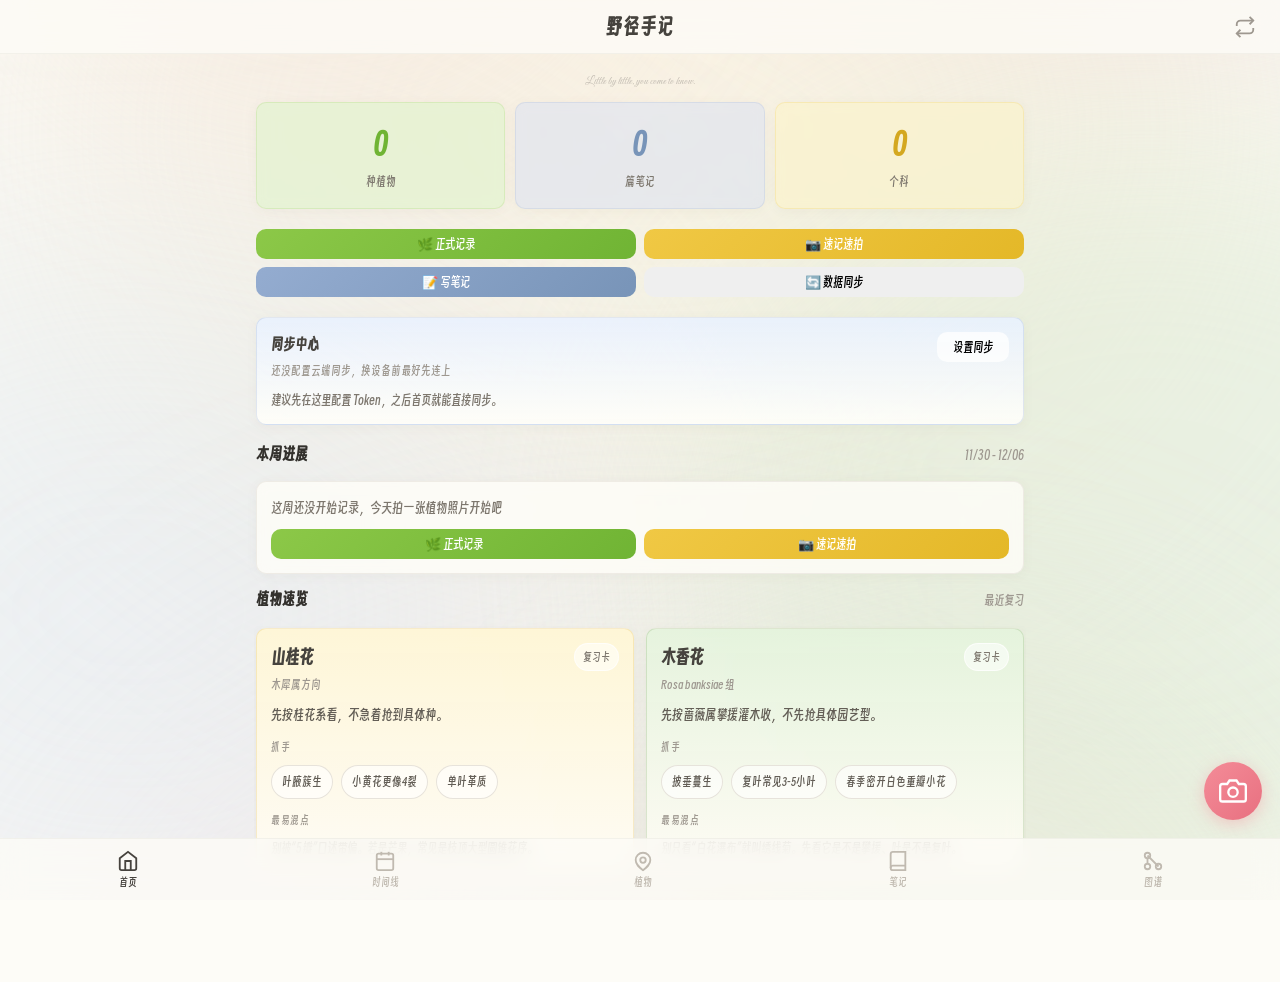
==== commit 7f741433: "surface sync controls on home" ====
--- a/index.html
+++ b/index.html
@@ -12,7 +12,7 @@
   <script>
     // 自动检测新版本：即使 index.html 被缓存，也能发现更新并刷新
     (function() {
-      var LOCAL_VER = 59;
+      var LOCAL_VER = 60;
       fetch('version.txt?_=' + Date.now()).then(function(r) {
         return r.text();
       }).then(function(v) {
@@ -29,7 +29,7 @@
     })();
   </script>
   <link rel="stylesheet" href="https://fonts.googleapis.com/css2?family=Great+Vibes&display=swap">
-  <link rel="stylesheet" href="css/style.css?v=59">
+  <link rel="stylesheet" href="css/style.css?v=60">
 </head>
 <body>
   <!-- 顶部栏 -->
@@ -111,18 +111,18 @@
   </div>
 
   <!-- JS 文件按依赖顺序加载 -->
-  <script src="js/utils.js?v=59"></script>
-  <script src="js/photodb.js?v=59"></script>
-  <script src="js/storage.js?v=59"></script>
-  <script src="js/sync.js?v=59"></script>
-  <script src="js/recommend.js?v=59"></script>
-  <script src="js/form.js?v=59"></script>
-  <script src="js/inbox.js?v=59"></script>
-  <script src="js/timeline.js?v=59"></script>
-  <script src="js/cards.js?v=59"></script>
-  <script src="js/knowledge.js?v=59"></script>
-  <script src="js/graph.js?v=59"></script>
-  <script src="js/chat.js?v=59"></script>
-  <script src="js/app.js?v=59"></script>
+  <script src="js/utils.js?v=60"></script>
+  <script src="js/photodb.js?v=60"></script>
+  <script src="js/storage.js?v=60"></script>
+  <script src="js/sync.js?v=60"></script>
+  <script src="js/recommend.js?v=60"></script>
+  <script src="js/form.js?v=60"></script>
+  <script src="js/inbox.js?v=60"></script>
+  <script src="js/timeline.js?v=60"></script>
+  <script src="js/cards.js?v=60"></script>
+  <script src="js/knowledge.js?v=60"></script>
+  <script src="js/graph.js?v=60"></script>
+  <script src="js/chat.js?v=60"></script>
+  <script src="js/app.js?v=60"></script>
 </body>
 </html>
--- a/css/style.css
+++ b/css/style.css
@@ -801,6 +801,43 @@
 .weekly-empty-actions {
   display: flex;
   gap: 8px;
+}
+
+/* ========== 首页同步卡片 ========== */
+.home-sync-card {
+  background: linear-gradient(180deg, rgba(232,241,255,0.86), rgba(255,254,249,0.9));
+  border: 1px solid rgba(140,164,208,0.24);
+  border-radius: var(--radius-sm);
+  box-shadow: var(--shadow);
+  padding: 14px;
+  margin-bottom: 16px;
+}
+.home-sync-head {
+  display: flex;
+  align-items: flex-start;
+  justify-content: space-between;
+  gap: 12px;
+}
+.home-sync-title {
+  font-size: 15px;
+  font-weight: 700;
+  color: var(--gray-800);
+}
+.home-sync-status {
+  font-size: 12px;
+  color: var(--gray-500);
+  margin-top: 4px;
+  line-height: 1.5;
+}
+.home-sync-hint {
+  margin-top: 10px;
+  font-size: 13px;
+  line-height: 1.6;
+  color: var(--gray-600);
+}
+.home-sync-action {
+  white-space: nowrap;
+  background: rgba(255,255,255,0.72);
 }
 
 /* ========== 首页植物速览 ========== */
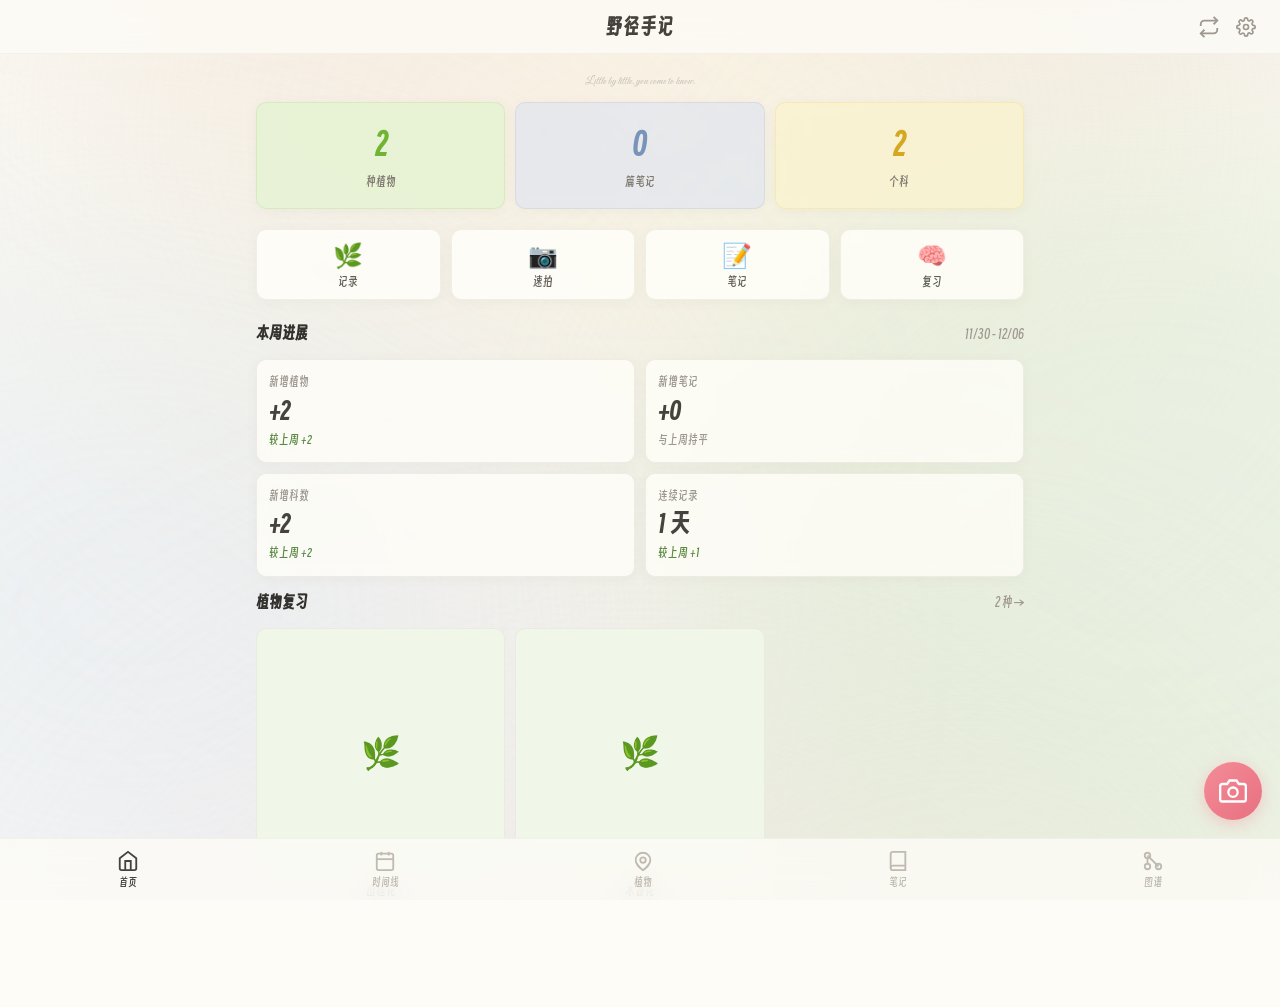
==== commit 3b4eec59: "简化首页：一键同步、统一快捷按钮、新增植物复习功能 - 同步按钮直接同步（不再打开弹窗），新增设置齿轮入口 - 移除首页同步卡片，减少冗余 - 4个快捷操作按钮统一为水彩风格圆形入口 - 山桂花和木香" ====
--- a/index.html
+++ b/index.html
@@ -12,7 +12,7 @@
   <script>
     // 自动检测新版本：即使 index.html 被缓存，也能发现更新并刷新
     (function() {
-      var LOCAL_VER = 60;
+      var LOCAL_VER = 61;
       fetch('version.txt?_=' + Date.now()).then(function(r) {
         return r.text();
       }).then(function(v) {
@@ -29,18 +29,25 @@
     })();
   </script>
   <link rel="stylesheet" href="https://fonts.googleapis.com/css2?family=Great+Vibes&display=swap">
-  <link rel="stylesheet" href="css/style.css?v=60">
+  <link rel="stylesheet" href="css/style.css?v=61">
 </head>
 <body>
   <!-- 顶部栏 -->
   <header class="top-bar">
     <h1 class="app-title">野径手记</h1>
-    <button class="btn-icon" id="btn-sync" title="数据同步">
-      <svg width="22" height="22" viewBox="0 0 24 24" fill="none" stroke="currentColor" stroke-width="2">
-        <path d="M17 1l4 4-4 4"/><path d="M3 11V9a4 4 0 014-4h14"/>
-        <path d="M7 23l-4-4 4-4"/><path d="M21 13v2a4 4 0 01-4 4H3"/>
-      </svg>
-    </button>
+    <div class="top-bar-actions">
+      <button class="btn-icon" id="btn-sync" title="同步数据">
+        <svg width="22" height="22" viewBox="0 0 24 24" fill="none" stroke="currentColor" stroke-width="2">
+          <path d="M17 1l4 4-4 4"/><path d="M3 11V9a4 4 0 014-4h14"/>
+          <path d="M7 23l-4-4 4-4"/><path d="M21 13v2a4 4 0 01-4 4H3"/>
+        </svg>
+      </button>
+      <button class="btn-icon" id="btn-settings" title="设置">
+        <svg width="20" height="20" viewBox="0 0 24 24" fill="none" stroke="currentColor" stroke-width="2">
+          <circle cx="12" cy="12" r="3"/><path d="M19.4 15a1.65 1.65 0 00.33 1.82l.06.06a2 2 0 010 2.83 2 2 0 01-2.83 0l-.06-.06a1.65 1.65 0 00-1.82-.33 1.65 1.65 0 00-1 1.51V21a2 2 0 01-4 0v-.09A1.65 1.65 0 009 19.4a1.65 1.65 0 00-1.82.33l-.06.06a2 2 0 01-2.83-2.83l.06-.06A1.65 1.65 0 004.68 15a1.65 1.65 0 00-1.51-1H3a2 2 0 010-4h.09A1.65 1.65 0 004.6 9a1.65 1.65 0 00-.33-1.82l-.06-.06a2 2 0 012.83-2.83l.06.06A1.65 1.65 0 009 4.68a1.65 1.65 0 001-1.51V3a2 2 0 014 0v.09a1.65 1.65 0 001 1.51 1.65 1.65 0 001.82-.33l.06-.06a2 2 0 012.83 2.83l-.06.06A1.65 1.65 0 0019.4 9a1.65 1.65 0 001.51 1H21a2 2 0 010 4h-.09a1.65 1.65 0 00-1.51 1z"/>
+        </svg>
+      </button>
+    </div>
   </header>
 
   <!-- 主内容区 -->
@@ -111,18 +118,18 @@
   </div>
 
   <!-- JS 文件按依赖顺序加载 -->
-  <script src="js/utils.js?v=60"></script>
-  <script src="js/photodb.js?v=60"></script>
-  <script src="js/storage.js?v=60"></script>
-  <script src="js/sync.js?v=60"></script>
-  <script src="js/recommend.js?v=60"></script>
-  <script src="js/form.js?v=60"></script>
-  <script src="js/inbox.js?v=60"></script>
-  <script src="js/timeline.js?v=60"></script>
-  <script src="js/cards.js?v=60"></script>
-  <script src="js/knowledge.js?v=60"></script>
-  <script src="js/graph.js?v=60"></script>
-  <script src="js/chat.js?v=60"></script>
-  <script src="js/app.js?v=60"></script>
+  <script src="js/utils.js?v=61"></script>
+  <script src="js/photodb.js?v=61"></script>
+  <script src="js/storage.js?v=61"></script>
+  <script src="js/sync.js?v=61"></script>
+  <script src="js/recommend.js?v=61"></script>
+  <script src="js/form.js?v=61"></script>
+  <script src="js/inbox.js?v=61"></script>
+  <script src="js/timeline.js?v=61"></script>
+  <script src="js/cards.js?v=61"></script>
+  <script src="js/knowledge.js?v=61"></script>
+  <script src="js/graph.js?v=61"></script>
+  <script src="js/chat.js?v=61"></script>
+  <script src="js/app.js?v=61"></script>
 </body>
 </html>
--- a/css/style.css
+++ b/css/style.css
@@ -95,14 +95,27 @@
   color: var(--gray-800);
   letter-spacing: 1px;
 }
+.top-bar-actions {
+  display: flex;
+  gap: 4px;
+  align-items: center;
+}
 @media (min-width: 768px) {
   .top-bar {
     justify-content: center;
   }
-  .top-bar #btn-sync {
+  .top-bar-actions {
     position: absolute;
     right: 18px;
   }
+}
+/* 同步旋转动画 */
+#btn-sync.syncing svg {
+  animation: spin 1s linear infinite;
+}
+@keyframes spin {
+  from { transform: rotate(0deg); }
+  to { transform: rotate(360deg); }
 }
 
 /* ========== 主内容 ========== */
@@ -803,136 +816,294 @@
   gap: 8px;
 }
 
-/* ========== 首页同步卡片 ========== */
-.home-sync-card {
-  background: linear-gradient(180deg, rgba(232,241,255,0.86), rgba(255,254,249,0.9));
-  border: 1px solid rgba(140,164,208,0.24);
+/* ========== 首页快捷操作 ========== */
+.home-actions {
+  display: grid;
+  grid-template-columns: repeat(4, 1fr);
+  gap: 10px;
+  margin-bottom: 20px;
+}
+.home-action-btn {
+  display: flex;
+  flex-direction: column;
+  align-items: center;
+  gap: 6px;
+  padding: 14px 4px 10px;
+  background: rgba(255,254,249,0.82);
+  backdrop-filter: blur(6px);
+  -webkit-backdrop-filter: blur(6px);
+  border: 1px solid rgba(221,217,208,0.4);
   border-radius: var(--radius-sm);
   box-shadow: var(--shadow);
-  padding: 14px;
+  cursor: pointer;
+  transition: all 0.15s;
+  font-family: inherit;
+  font-size: 12px;
+  font-weight: 500;
+  color: var(--gray-700);
+}
+.home-action-btn:active {
+  transform: scale(0.96);
+  box-shadow: var(--shadow-lg);
+}
+.home-action-icon {
+  font-size: 24px;
+  line-height: 1;
+}
+
+/* ========== 同步 Toast ========== */
+.sync-toast {
+  position: fixed;
+  top: calc(var(--top-bar-height) + 8px);
+  left: 50%;
+  transform: translateX(-50%) translateY(-20px);
+  padding: 10px 20px;
+  border-radius: 999px;
+  font-size: 13px;
+  font-family: inherit;
+  z-index: 200;
+  opacity: 0;
+  transition: opacity 0.25s, transform 0.25s;
+  pointer-events: none;
+  white-space: nowrap;
+  max-width: 90%;
+  text-align: center;
+}
+.sync-toast.show {
+  opacity: 1;
+  transform: translateX(-50%) translateY(0);
+}
+.sync-toast-info {
+  background: rgba(255,254,249,0.92);
+  backdrop-filter: blur(10px);
+  -webkit-backdrop-filter: blur(10px);
+  color: var(--gray-700);
+  border: 1px solid var(--gray-200);
+  box-shadow: var(--shadow);
+}
+.sync-toast-success {
+  background: rgba(240,246,232,0.95);
+  backdrop-filter: blur(10px);
+  -webkit-backdrop-filter: blur(10px);
+  color: var(--green-dark);
+  border: 1px solid rgba(123,168,98,0.3);
+  box-shadow: var(--shadow);
+}
+.sync-toast-error {
+  background: rgba(250,240,239,0.95);
+  backdrop-filter: blur(10px);
+  -webkit-backdrop-filter: blur(10px);
+  color: #a0524a;
+  border: 1px solid rgba(212,160,160,0.3);
+  box-shadow: var(--shadow);
+}
+
+/* ========== 首页复习预览 ========== */
+.review-preview-grid {
+  display: grid;
+  grid-template-columns: repeat(3, 1fr);
+  gap: 10px;
   margin-bottom: 16px;
 }
-.home-sync-head {
-  display: flex;
-  align-items: flex-start;
-  justify-content: space-between;
-  gap: 12px;
-}
-.home-sync-title {
-  font-size: 15px;
-  font-weight: 700;
+.review-preview-item {
+  text-align: center;
+  cursor: pointer;
+}
+.review-preview-img {
+  width: 100%;
+  aspect-ratio: 1;
+  object-fit: cover;
+  border-radius: var(--radius-sm);
+  background: var(--green-light);
+  border: 1px solid rgba(221,217,208,0.4);
+}
+.review-preview-placeholder {
+  display: flex;
+  align-items: center;
+  justify-content: center;
+  font-size: 32px;
+}
+.review-preview-name {
+  font-size: 12px;
+  color: var(--gray-700);
+  margin-top: 4px;
+  overflow: hidden;
+  text-overflow: ellipsis;
+  white-space: nowrap;
+}
+
+/* ========== 复习弹窗 ========== */
+.review-mode-tabs {
+  display: flex;
+  gap: 6px;
+  margin-bottom: 16px;
+  background: var(--gray-100);
+  border-radius: 999px;
+  padding: 3px;
+}
+.review-tab {
+  flex: 1;
+  padding: 8px 4px;
+  border: none;
+  background: transparent;
+  border-radius: 999px;
+  font-size: 13px;
+  font-weight: 500;
+  font-family: inherit;
+  color: var(--gray-500);
+  cursor: pointer;
+  transition: all 0.2s;
+}
+.review-tab.active {
+  background: var(--white);
   color: var(--gray-800);
-}
-.home-sync-status {
+  box-shadow: var(--shadow);
+}
+
+/* 浏览模式 */
+.review-browse-grid {
+  display: grid;
+  grid-template-columns: repeat(2, 1fr);
+  gap: 10px;
+}
+.review-browse-card {
+  border-radius: var(--radius-sm);
+  overflow: hidden;
+  background: var(--white);
+  border: 1px solid rgba(221,217,208,0.4);
+  box-shadow: var(--shadow);
+  cursor: pointer;
+  transition: transform 0.15s;
+}
+.review-browse-card:active { transform: scale(0.97); }
+.review-browse-img {
+  width: 100%;
+  aspect-ratio: 4/3;
+  object-fit: cover;
+  background: var(--green-light);
+}
+.review-browse-placeholder {
+  display: flex;
+  align-items: center;
+  justify-content: center;
+  font-size: 40px;
+}
+.review-browse-info { padding: 8px 10px; }
+.review-browse-name {
+  font-size: 14px;
+  font-weight: 600;
+  color: var(--gray-800);
+}
+.review-browse-meta {
+  font-size: 11px;
+  color: var(--gray-500);
+  margin-top: 2px;
+}
+.review-browse-features {
   font-size: 12px;
-  color: var(--gray-500);
+  color: var(--gray-600);
   margin-top: 4px;
   line-height: 1.5;
 }
-.home-sync-hint {
-  margin-top: 10px;
+.review-empty {
+  text-align: center;
+  padding: 40px 20px;
+  color: var(--gray-500);
+  font-size: 14px;
+}
+
+/* 练习模式 */
+.quiz-progress {
+  text-align: center;
+  font-size: 13px;
+  color: var(--gray-500);
+  margin-bottom: 12px;
+}
+.quiz-photo-wrap {
+  border-radius: var(--radius);
+  overflow: hidden;
+  margin-bottom: 16px;
+  box-shadow: var(--shadow);
+}
+.quiz-photo {
+  width: 100%;
+  aspect-ratio: 4/3;
+  object-fit: cover;
+  display: block;
+  background: var(--green-light);
+}
+.quiz-question {
+  font-size: 16px;
+  font-weight: 600;
+  text-align: center;
+  margin-bottom: 12px;
+  color: var(--gray-800);
+}
+.quiz-options {
+  display: flex;
+  flex-direction: column;
+  gap: 8px;
+}
+.quiz-option {
+  padding: 12px 16px;
+  border: 1.5px solid var(--gray-200);
+  border-radius: var(--radius-sm);
+  background: var(--white);
+  font-size: 15px;
+  font-family: inherit;
+  color: var(--gray-800);
+  cursor: pointer;
+  transition: all 0.2s;
+  text-align: left;
+}
+.quiz-option:active { background: var(--gray-100); }
+.quiz-option.quiz-correct {
+  border-color: var(--green);
+  background: var(--green-light);
+  color: var(--green-dark);
+  font-weight: 600;
+}
+.quiz-option.quiz-wrong {
+  border-color: var(--pink);
+  background: var(--pink-light);
+  color: #a0524a;
+}
+.quiz-option:disabled { cursor: default; opacity: 0.85; }
+.quiz-extra { margin-top: 14px; }
+.quiz-result {
+  font-size: 15px;
+  font-weight: 600;
+  text-align: center;
+  padding: 8px;
+  border-radius: var(--radius-sm);
+  margin-bottom: 8px;
+}
+.quiz-result.correct {
+  background: var(--green-light);
+  color: var(--green-dark);
+}
+.quiz-result.wrong {
+  background: var(--pink-light);
+  color: #a0524a;
+}
+.quiz-detail {
   font-size: 13px;
   line-height: 1.6;
   color: var(--gray-600);
-}
-.home-sync-action {
-  white-space: nowrap;
-  background: rgba(255,255,255,0.72);
-}
-
-/* ========== 首页植物速览 ========== */
-.quicklook-strip {
-  display: grid;
-  grid-auto-flow: column;
-  grid-auto-columns: minmax(268px, 82%);
-  gap: 12px;
-  overflow-x: auto;
-  padding: 2px 2px 10px;
-  margin: 0 -2px 8px;
-  scroll-snap-type: x proximity;
-  -webkit-overflow-scrolling: touch;
-}
-.quicklook-strip::-webkit-scrollbar {
-  display: none;
-}
-.quicklook-card {
-  scroll-snap-align: start;
-  border-radius: var(--radius-sm);
-  padding: 14px;
-  box-shadow: var(--shadow);
-  border: 1px solid rgba(221,217,208,0.45);
-  background: rgba(255,254,249,0.86);
-  backdrop-filter: blur(8px);
-  -webkit-backdrop-filter: blur(8px);
-}
-.quicklook-card.gold {
-  background:
-    linear-gradient(180deg, rgba(255,246,212,0.9), rgba(255,252,245,0.92));
-  border-color: rgba(223,183,70,0.24);
-}
-.quicklook-card.green {
-  background:
-    linear-gradient(180deg, rgba(228,243,220,0.9), rgba(255,252,245,0.92));
-  border-color: rgba(116,164,93,0.24);
-}
-.quicklook-card-head {
-  display: flex;
-  align-items: flex-start;
-  justify-content: space-between;
-  gap: 10px;
-  margin-bottom: 8px;
-}
-.quicklook-name {
-  font-size: 18px;
+  margin-bottom: 4px;
+}
+.quiz-complete {
+  text-align: center;
+  padding: 32px 16px;
+}
+.quiz-complete-title {
+  font-size: 20px;
   font-weight: 700;
   color: var(--gray-800);
-}
-.quicklook-latin {
-  font-size: 12px;
-  color: var(--gray-500);
-  margin-top: 2px;
-}
-.quicklook-badge {
-  font-size: 11px;
-  color: var(--gray-600);
-  background: rgba(255,255,255,0.55);
-  border: 1px solid rgba(255,255,255,0.65);
-  border-radius: 999px;
-  padding: 4px 8px;
-  white-space: nowrap;
-}
-.quicklook-summary {
-  font-size: 14px;
-  line-height: 1.6;
-  color: var(--gray-700);
-  margin-bottom: 12px;
-}
-.quicklook-label {
-  font-size: 11px;
-  letter-spacing: 0.06em;
-  text-transform: uppercase;
-  color: var(--gray-500);
   margin-bottom: 8px;
 }
-.quicklook-tags {
-  display: flex;
-  flex-wrap: wrap;
-  gap: 8px;
-  margin-bottom: 12px;
-}
-.quicklook-tag {
-  display: inline-flex;
-  align-items: center;
-  padding: 6px 10px;
-  border-radius: 999px;
-  font-size: 12px;
-  color: var(--gray-700);
-  background: rgba(255,255,255,0.62);
-  border: 1px solid rgba(227,223,214,0.85);
-}
-.quicklook-confusion {
-  font-size: 13px;
-  line-height: 1.6;
+.quiz-complete-score {
+  font-size: 15px;
   color: var(--gray-600);
 }
 
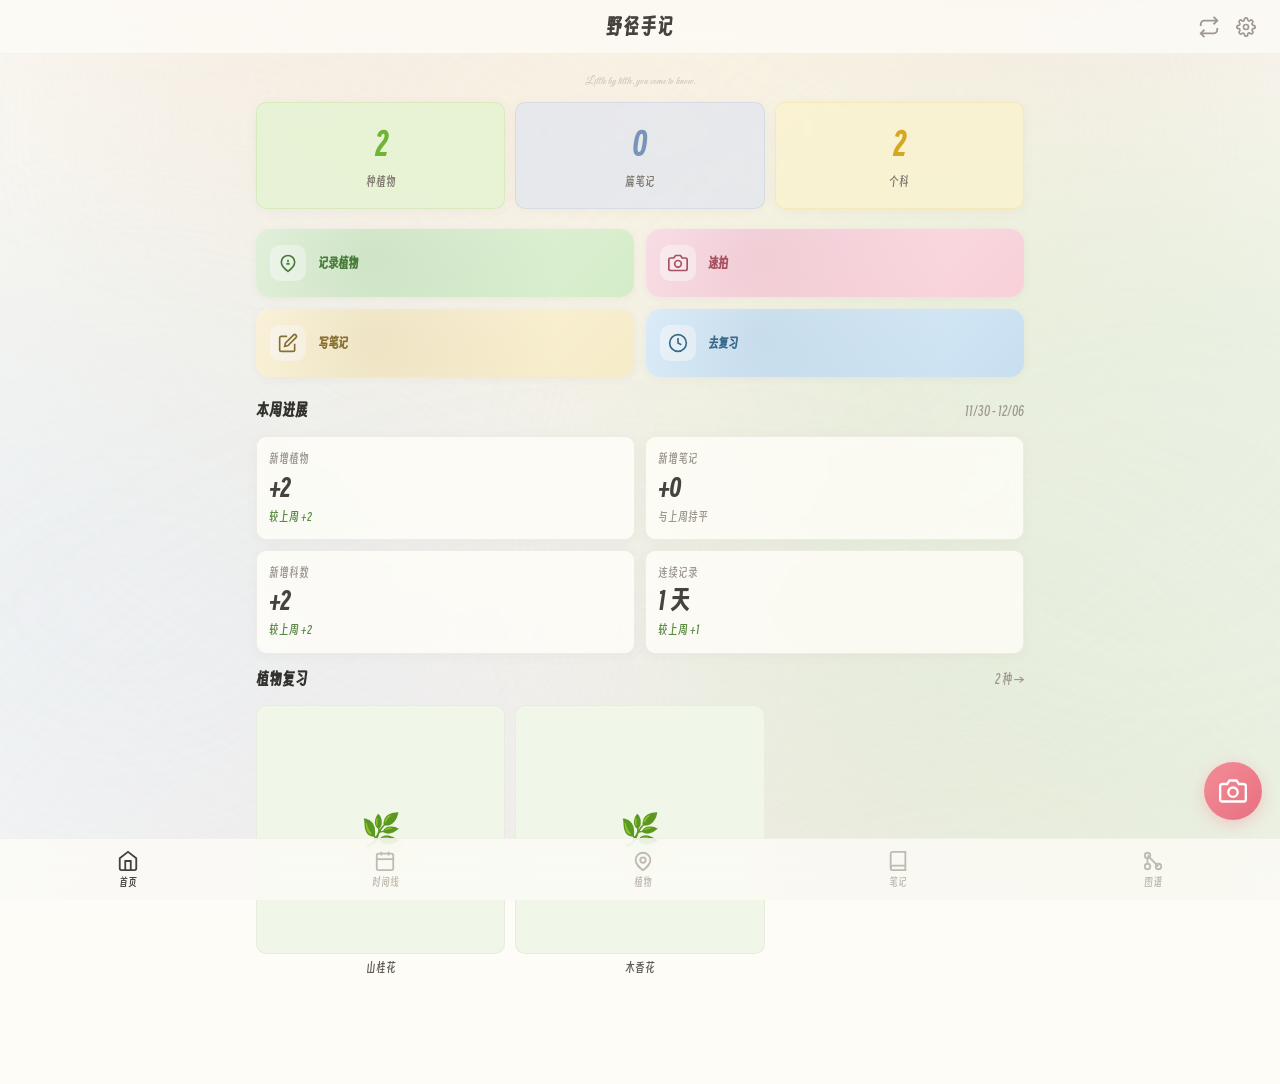
==== commit 395ecd0a: "v62: 统一首页四方块水彩风格，修复快捷同步 - 四个快捷按钮改为2x2布局，统一水彩渐变配色（绿/粉/黄/蓝） - SVG图标替代emoji，每个方块有独立配色但风格一致 - 顶部同步按钮保持快捷" ====
--- a/index.html
+++ b/index.html
@@ -12,7 +12,7 @@
   <script>
     // 自动检测新版本：即使 index.html 被缓存，也能发现更新并刷新
     (function() {
-      var LOCAL_VER = 61;
+      var LOCAL_VER = 62;
       fetch('version.txt?_=' + Date.now()).then(function(r) {
         return r.text();
       }).then(function(v) {
@@ -29,7 +29,7 @@
     })();
   </script>
   <link rel="stylesheet" href="https://fonts.googleapis.com/css2?family=Great+Vibes&display=swap">
-  <link rel="stylesheet" href="css/style.css?v=61">
+  <link rel="stylesheet" href="css/style.css?v=62">
 </head>
 <body>
   <!-- 顶部栏 -->
@@ -118,18 +118,18 @@
   </div>
 
   <!-- JS 文件按依赖顺序加载 -->
-  <script src="js/utils.js?v=61"></script>
-  <script src="js/photodb.js?v=61"></script>
-  <script src="js/storage.js?v=61"></script>
-  <script src="js/sync.js?v=61"></script>
-  <script src="js/recommend.js?v=61"></script>
-  <script src="js/form.js?v=61"></script>
-  <script src="js/inbox.js?v=61"></script>
-  <script src="js/timeline.js?v=61"></script>
-  <script src="js/cards.js?v=61"></script>
-  <script src="js/knowledge.js?v=61"></script>
-  <script src="js/graph.js?v=61"></script>
-  <script src="js/chat.js?v=61"></script>
-  <script src="js/app.js?v=61"></script>
+  <script src="js/utils.js?v=62"></script>
+  <script src="js/photodb.js?v=62"></script>
+  <script src="js/storage.js?v=62"></script>
+  <script src="js/sync.js?v=62"></script>
+  <script src="js/recommend.js?v=62"></script>
+  <script src="js/form.js?v=62"></script>
+  <script src="js/inbox.js?v=62"></script>
+  <script src="js/timeline.js?v=62"></script>
+  <script src="js/cards.js?v=62"></script>
+  <script src="js/knowledge.js?v=62"></script>
+  <script src="js/graph.js?v=62"></script>
+  <script src="js/chat.js?v=62"></script>
+  <script src="js/app.js?v=62"></script>
 </body>
 </html>
--- a/css/style.css
+++ b/css/style.css
@@ -817,38 +817,73 @@
 }
 
 /* ========== 首页快捷操作 ========== */
+/* ===== 首页四个快捷方块（统一水彩风） ===== */
 .home-actions {
   display: grid;
-  grid-template-columns: repeat(4, 1fr);
-  gap: 10px;
+  grid-template-columns: repeat(2, 1fr);
+  gap: 12px;
   margin-bottom: 20px;
 }
 .home-action-btn {
   display: flex;
-  flex-direction: column;
-  align-items: center;
-  gap: 6px;
-  padding: 14px 4px 10px;
-  background: rgba(255,254,249,0.82);
-  backdrop-filter: blur(6px);
-  -webkit-backdrop-filter: blur(6px);
-  border: 1px solid rgba(221,217,208,0.4);
-  border-radius: var(--radius-sm);
-  box-shadow: var(--shadow);
-  cursor: pointer;
-  transition: all 0.15s;
+  align-items: center;
+  gap: 12px;
+  padding: 16px 14px;
+  border-radius: var(--radius);
+  border: none;
+  cursor: pointer;
+  transition: transform 0.15s, box-shadow 0.15s;
   font-family: inherit;
-  font-size: 12px;
-  font-weight: 500;
-  color: var(--gray-700);
+  font-size: 13px;
+  font-weight: 600;
+  color: var(--gray-800);
+  box-shadow: 0 2px 8px rgba(120,100,80,0.06);
+  position: relative;
+  overflow: hidden;
+}
+.home-action-btn::before {
+  content: '';
+  position: absolute;
+  inset: 0;
+  opacity: 0.12;
+  border-radius: inherit;
+  background: radial-gradient(circle at 30% 40%, currentColor, transparent 70%);
+  pointer-events: none;
 }
 .home-action-btn:active {
   transform: scale(0.96);
-  box-shadow: var(--shadow-lg);
+  box-shadow: 0 4px 16px rgba(120,100,80,0.12);
+}
+/* 四色方块配色 */
+.home-action-btn.act-record {
+  background: linear-gradient(135deg, #e8f5e2 0%, #d4ecc8 100%);
+  color: #4a7c3a;
+}
+.home-action-btn.act-snap {
+  background: linear-gradient(135deg, #fce4ec 0%, #f8d0d8 100%);
+  color: #a85060;
+}
+.home-action-btn.act-note {
+  background: linear-gradient(135deg, #fff8e1 0%, #f5ebc8 100%);
+  color: #8a7030;
+}
+.home-action-btn.act-review {
+  background: linear-gradient(135deg, #e3f2fd 0%, #c8dff0 100%);
+  color: #3a6a8c;
 }
 .home-action-icon {
-  font-size: 24px;
-  line-height: 1;
+  width: 36px;
+  height: 36px;
+  display: flex;
+  align-items: center;
+  justify-content: center;
+  border-radius: 10px;
+  background: rgba(255,255,255,0.6);
+  flex-shrink: 0;
+}
+.home-action-icon svg {
+  width: 20px;
+  height: 20px;
 }
 
 /* ========== 同步 Toast ========== */
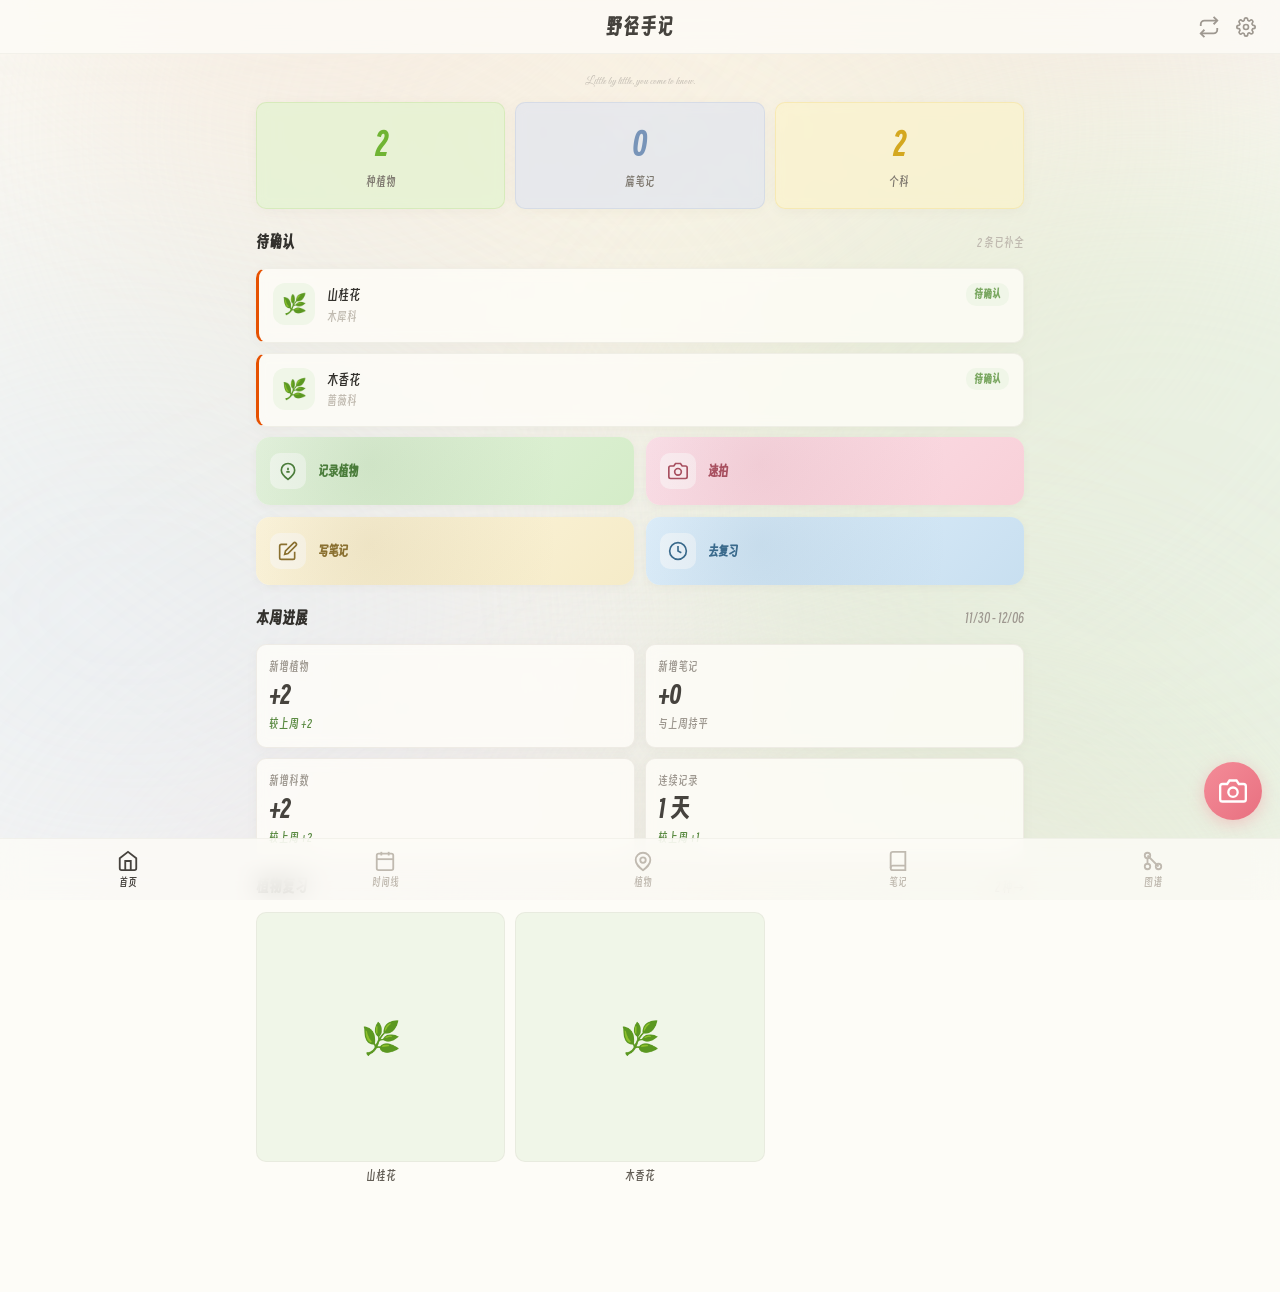
==== commit a673b2de: "fix: 山桂花/木香花改为待确认状态，保留收录仪式感 (v64) - seedPlants状态从complete改为ready，让用户走确认收录流程 - 一次性迁移修复已存在的seed植物记录 - " ====
--- a/index.html
+++ b/index.html
@@ -12,7 +12,7 @@
   <script>
     // 自动检测新版本：即使 index.html 被缓存，也能发现更新并刷新
     (function() {
-      var LOCAL_VER = 62;
+      var LOCAL_VER = 64;
       fetch('version.txt?_=' + Date.now()).then(function(r) {
         return r.text();
       }).then(function(v) {
@@ -29,7 +29,7 @@
     })();
   </script>
   <link rel="stylesheet" href="https://fonts.googleapis.com/css2?family=Great+Vibes&display=swap">
-  <link rel="stylesheet" href="css/style.css?v=62">
+  <link rel="stylesheet" href="css/style.css?v=64">
 </head>
 <body>
   <!-- 顶部栏 -->
@@ -118,18 +118,18 @@
   </div>
 
   <!-- JS 文件按依赖顺序加载 -->
-  <script src="js/utils.js?v=62"></script>
-  <script src="js/photodb.js?v=62"></script>
-  <script src="js/storage.js?v=62"></script>
-  <script src="js/sync.js?v=62"></script>
-  <script src="js/recommend.js?v=62"></script>
-  <script src="js/form.js?v=62"></script>
-  <script src="js/inbox.js?v=62"></script>
-  <script src="js/timeline.js?v=62"></script>
-  <script src="js/cards.js?v=62"></script>
-  <script src="js/knowledge.js?v=62"></script>
-  <script src="js/graph.js?v=62"></script>
-  <script src="js/chat.js?v=62"></script>
-  <script src="js/app.js?v=62"></script>
+  <script src="js/utils.js?v=64"></script>
+  <script src="js/photodb.js?v=64"></script>
+  <script src="js/storage.js?v=64"></script>
+  <script src="js/sync.js?v=64"></script>
+  <script src="js/recommend.js?v=64"></script>
+  <script src="js/form.js?v=64"></script>
+  <script src="js/inbox.js?v=64"></script>
+  <script src="js/timeline.js?v=64"></script>
+  <script src="js/cards.js?v=64"></script>
+  <script src="js/knowledge.js?v=64"></script>
+  <script src="js/graph.js?v=64"></script>
+  <script src="js/chat.js?v=64"></script>
+  <script src="js/app.js?v=64"></script>
 </body>
 </html>
--- a/css/style.css
+++ b/css/style.css
@@ -1124,6 +1124,12 @@
 .quiz-detail {
   font-size: 13px;
   line-height: 1.6;
+}
+.quiz-funfact {
+  background: var(--green-light);
+  padding: 6px 10px;
+  border-radius: 8px;
+  margin-top: 4px;
   color: var(--gray-600);
   margin-bottom: 4px;
 }
@@ -1140,6 +1146,55 @@
 .quiz-complete-score {
   font-size: 15px;
   color: var(--gray-600);
+}
+
+/* ========== 百科信息 ========== */
+.ency-section {
+  margin-top: 20px;
+  padding-top: 16px;
+  border-top: 1px dashed var(--gray-200);
+}
+.ency-title {
+  font-size: 16px;
+  font-weight: 700;
+  color: var(--green-dark);
+  margin-bottom: 12px;
+  display: flex;
+  align-items: center;
+  gap: 6px;
+}
+.ency-title::before {
+  content: '';
+  display: inline-block;
+  width: 4px;
+  height: 16px;
+  background: var(--green);
+  border-radius: 2px;
+}
+.ency-group {
+  margin-bottom: 14px;
+}
+.ency-group-title {
+  font-size: 13px;
+  font-weight: 600;
+  color: var(--gray-600);
+  margin-bottom: 6px;
+  padding-left: 2px;
+}
+.ency-item {
+  display: flex;
+  gap: 8px;
+  padding: 5px 0;
+  font-size: 13px;
+  line-height: 1.6;
+}
+.ency-label {
+  flex-shrink: 0;
+  color: var(--gray-500);
+  min-width: 64px;
+}
+.ency-value {
+  color: var(--gray-800);
 }
 
 /* ========== 首页大图卡片 ========== */
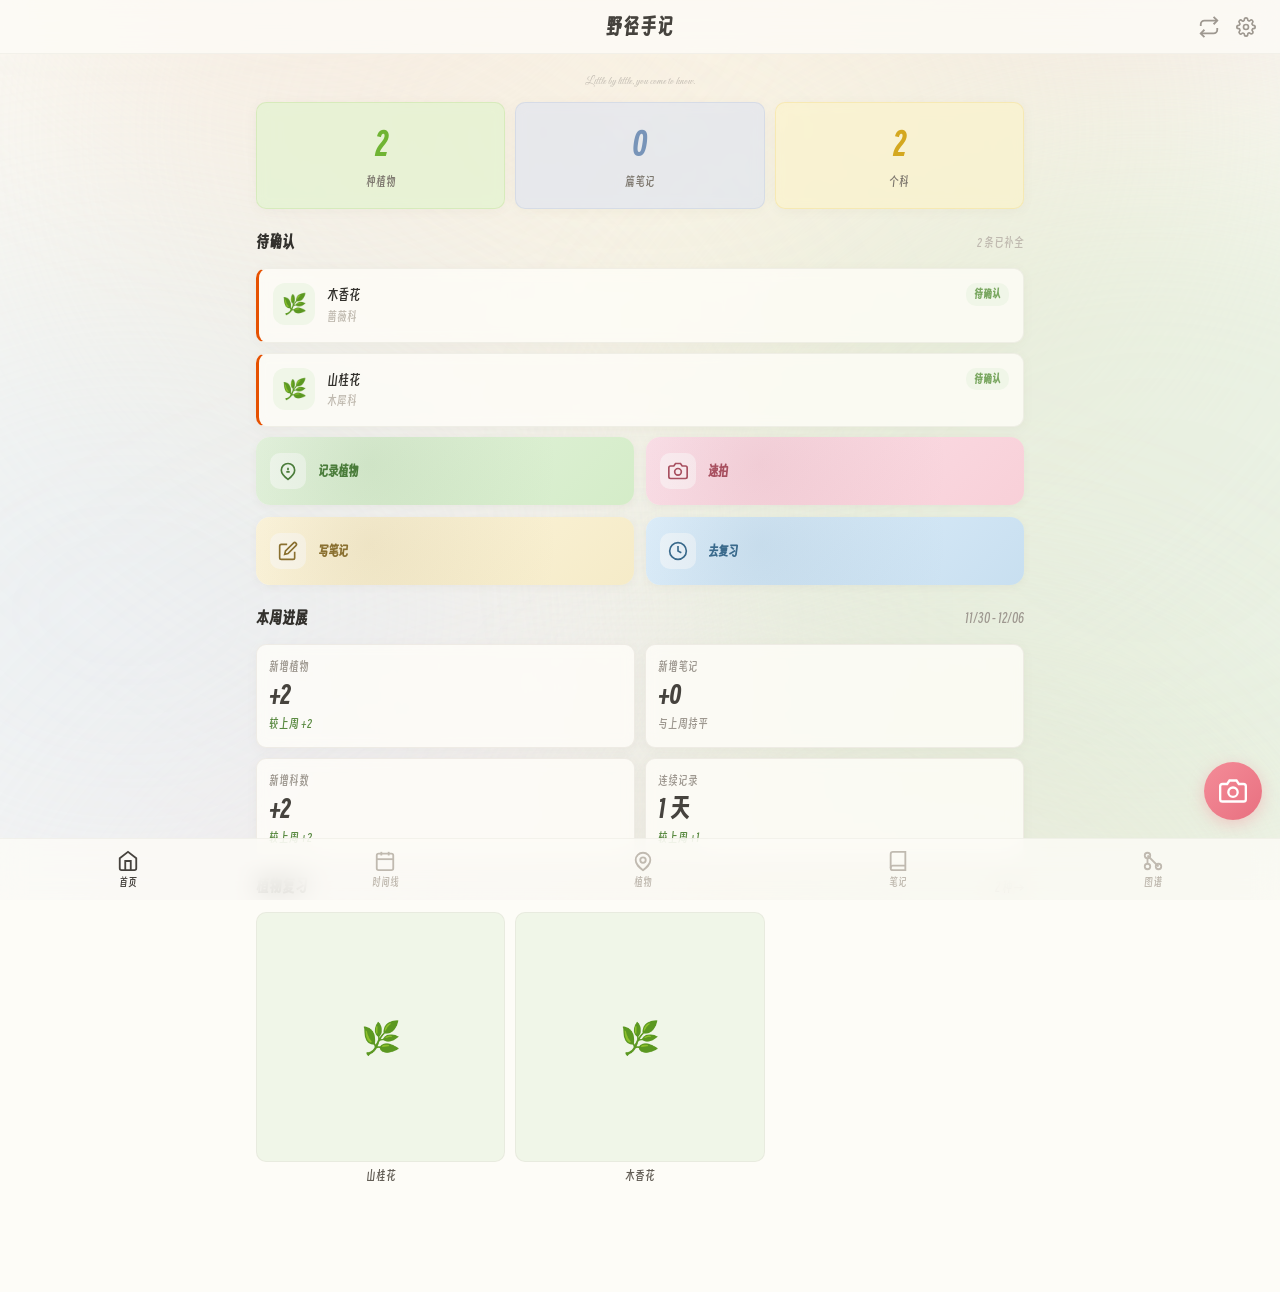
==== commit 86042a63: "fix: 同步带照片 + 新记录进待确认状态 (v65) 同步原则重构： - 导出/上传时包含照片数据（base64随Gist同步） - 云端新记录导入本地时自动设为"待确认"状态 - 合并时保护本地" ====
--- a/index.html
+++ b/index.html
@@ -12,7 +12,7 @@
   <script>
     // 自动检测新版本：即使 index.html 被缓存，也能发现更新并刷新
     (function() {
-      var LOCAL_VER = 64;
+      var LOCAL_VER = 65;
       fetch('version.txt?_=' + Date.now()).then(function(r) {
         return r.text();
       }).then(function(v) {
@@ -29,7 +29,7 @@
     })();
   </script>
   <link rel="stylesheet" href="https://fonts.googleapis.com/css2?family=Great+Vibes&display=swap">
-  <link rel="stylesheet" href="css/style.css?v=64">
+  <link rel="stylesheet" href="css/style.css?v=65">
 </head>
 <body>
   <!-- 顶部栏 -->
@@ -118,18 +118,18 @@
   </div>
 
   <!-- JS 文件按依赖顺序加载 -->
-  <script src="js/utils.js?v=64"></script>
-  <script src="js/photodb.js?v=64"></script>
-  <script src="js/storage.js?v=64"></script>
-  <script src="js/sync.js?v=64"></script>
-  <script src="js/recommend.js?v=64"></script>
-  <script src="js/form.js?v=64"></script>
-  <script src="js/inbox.js?v=64"></script>
-  <script src="js/timeline.js?v=64"></script>
-  <script src="js/cards.js?v=64"></script>
-  <script src="js/knowledge.js?v=64"></script>
-  <script src="js/graph.js?v=64"></script>
-  <script src="js/chat.js?v=64"></script>
-  <script src="js/app.js?v=64"></script>
+  <script src="js/utils.js?v=65"></script>
+  <script src="js/photodb.js?v=65"></script>
+  <script src="js/storage.js?v=65"></script>
+  <script src="js/sync.js?v=65"></script>
+  <script src="js/recommend.js?v=65"></script>
+  <script src="js/form.js?v=65"></script>
+  <script src="js/inbox.js?v=65"></script>
+  <script src="js/timeline.js?v=65"></script>
+  <script src="js/cards.js?v=65"></script>
+  <script src="js/knowledge.js?v=65"></script>
+  <script src="js/graph.js?v=65"></script>
+  <script src="js/chat.js?v=65"></script>
+  <script src="js/app.js?v=65"></script>
 </body>
 </html>
